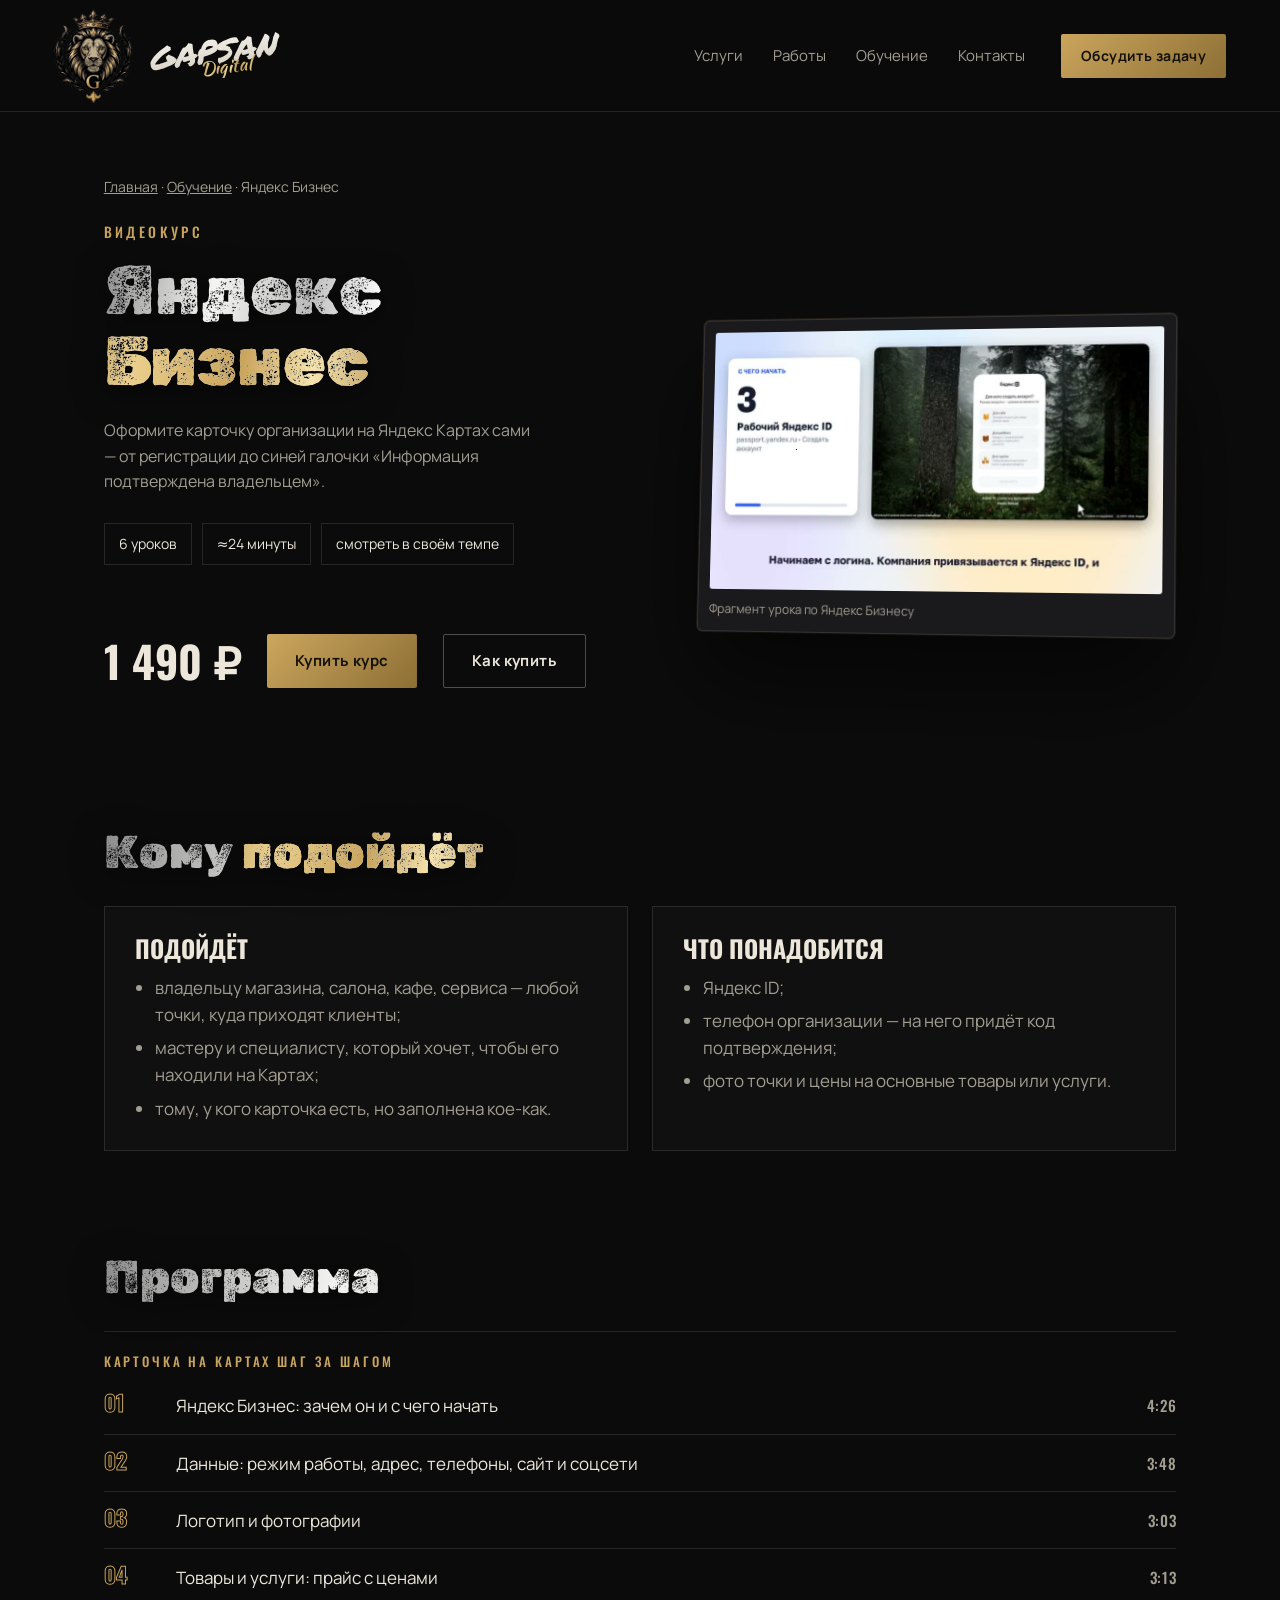
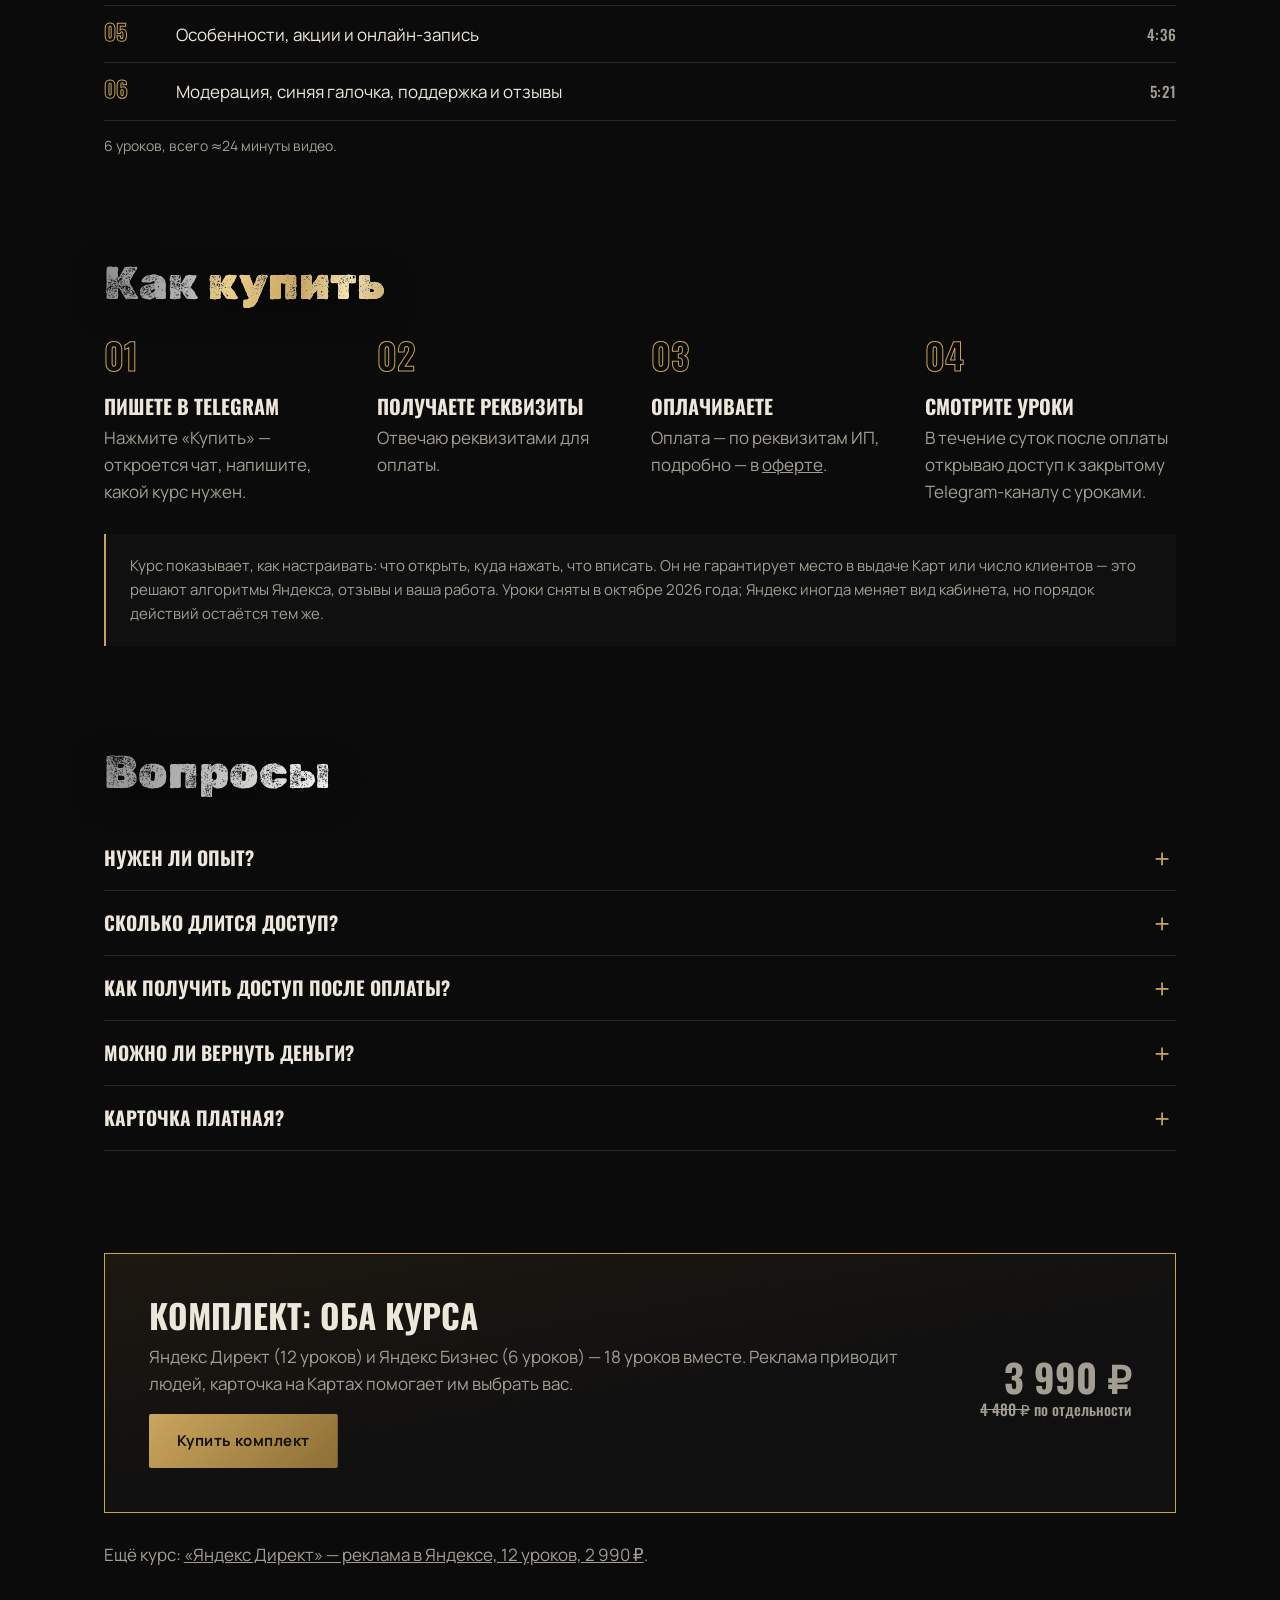
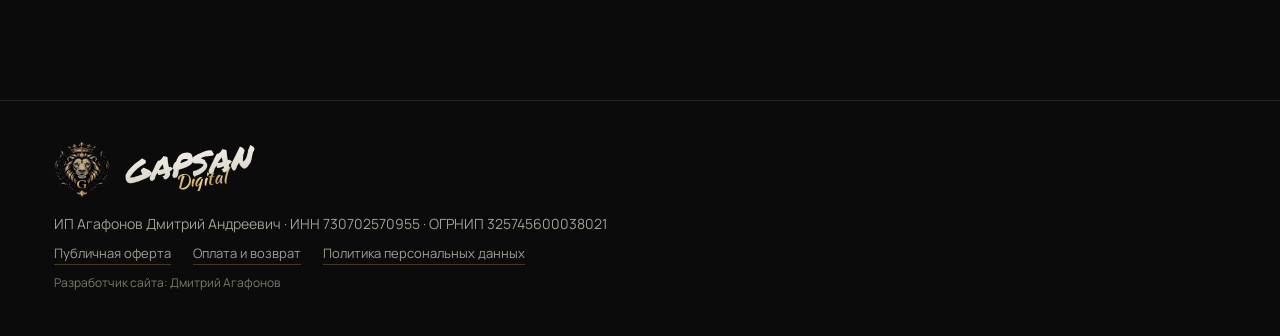
==== kurs-biznes.html @ c0d8bb69 "Проект 00 — Gapsan Digital: бегущая строка снова с постоянной скоростью Co-Authored-By: Claude Opus " ====
<!doctype html>
<html lang="ru">
<head>
<meta charset="utf-8">
<meta name="viewport" content="width=device-width,initial-scale=1,viewport-fit=cover">
<title>Курс «Яндекс Бизнес» — 6 видеоуроков · Gapsan Digital</title>
<meta name="description" content="6 видеоуроков по Яндекс Бизнесу: карточка на Яндекс Картах от регистрации до синей галочки. 1 490 ₽.">
<meta property="og:title" content="Курс «Яндекс Бизнес» — 6 видеоуроков · Gapsan Digital">
<meta property="og:description" content="6 видеоуроков по Яндекс Бизнесу: карточка на Яндекс Картах от регистрации до синей галочки. 1 490 ₽.">
<meta property="og:type" content="website">
<meta name="theme-color" content="#0b0b0c">
<link rel="icon" href="img/favicon.png">
<link rel="stylesheet" href="css/site.css?v=2610q">
</head>
<body>

<header class="nav" id="top">
  <a class="brand" href="index.html" aria-label="Gapsan Digital, на главную">
    <span class="brand-logo"><img src="img/logo-200.png" alt="" width="64" height="76"></span>
    <span class="brand-g foot-g"><b>GAPSAN</b><i>Digital</i></span>
  </a>
  <nav class="menu" id="menu" aria-label="Разделы">
    <a href="index.html#uslugi">Услуги</a>
    <a href="index.html#raboty">Работы</a>
    <a href="index.html#obuchenie">Обучение</a>
    <a href="index.html#kontakty">Контакты</a>
  </nav>
  <a class="btn btn-gold nav-cta" href="https://t.me/Gapsan777" target="_blank" rel="noopener">Обсудить задачу</a>
  <button class="burger" id="burger" aria-label="Меню" aria-expanded="false" aria-controls="menu"><i></i><i></i></button>
  <div class="progress" aria-hidden="true"><i></i></div>
</header>

<main class="page">
<p class="crumbs"><a href="index.html">Главная</a> · <a href="index.html#obuchenie">Обучение</a> · Яндекс Бизнес</p>
<section class="course-top">
  <div>
    <p class="course-tag">Видеокурс</p>
    <h1>Яндекс <span class="gtext">Бизнес</span></h1>
    <p class="course-lead">Оформите карточку организации на Яндекс Картах сами — от регистрации до синей галочки «Информация подтверждена владельцем».</p>
    <ul class="course-facts"><li>6 уроков</li><li>≈24 минуты</li><li>смотреть в своём темпе</li></ul>
    <div class="course-buy"><p class="cost">1 490 ₽</p><a class="btn btn-gold magnet" href="https://t.me/Gapsan777" target="_blank" rel="noopener">Купить курс</a><a class="btn btn-line" href="#kak">Как купить</a></div>
  </div>
  <figure class="screen">
    <video src="video/urok-fragment.mp4" poster="video/poster.jpg" muted loop playsinline preload="none" data-auto aria-label="Фрагмент урока по Яндекс Бизнесу"></video>
    <figcaption>Фрагмент урока по Яндекс Бизнесу</figcaption>
  </figure>
</section>

<section class="course-sec" aria-labelledby="who-h">
  <h2 id="who-h">Кому <span class="gtext">подойдёт</span></h2>
  <div class="two">
    <div class="box"><h3>Подойдёт</h3><ul>
      <li>владельцу магазина, салона, кафе, сервиса — любой точки, куда приходят клиенты;</li>
      <li>мастеру и специалисту, который хочет, чтобы его находили на Картах;</li>
      <li>тому, у кого карточка есть, но заполнена кое-как.</li></ul></div>
    <div class="box"><h3>Что понадобится</h3><ul>
      <li>Яндекс ID;</li>
      <li>телефон организации — на него придёт код подтверждения;</li>
      <li>фото точки и цены на основные товары или услуги.</li></ul></div>
  </div>
</section>

<section class="course-sec" aria-labelledby="prog-h">
  <h2 id="prog-h">Программа</h2>
<ol class="lessons">
  <li class="grp">Карточка на Картах шаг за шагом</li>
  <li><span class="n">01</span><span class="t">Яндекс Бизнес: зачем он и с чего начать</span><span class="d">4:26</span></li>
  <li><span class="n">02</span><span class="t">Данные: режим работы, адрес, телефоны, сайт и соцсети</span><span class="d">3:48</span></li>
  <li><span class="n">03</span><span class="t">Логотип и фотографии</span><span class="d">3:03</span></li>
  <li><span class="n">04</span><span class="t">Товары и услуги: прайс с ценами</span><span class="d">3:13</span></li>
  <li><span class="n">05</span><span class="t">Особенности, акции и онлайн-запись</span><span class="d">4:36</span></li>
  <li><span class="n">06</span><span class="t">Модерация, синяя галочка, поддержка и отзывы</span><span class="d">5:21</span></li>
</ol>
  <p class="lessons-sum">6 уроков, всего ≈24 минуты видео.</p>
</section>

<section class="course-sec" id="kak" aria-labelledby="kak-h">
  <h2 id="kak-h">Как <span class="gtext">купить</span></h2>
<ol class="get">
  <li><b>Пишете в Telegram</b>Нажмите «Купить» — откроется чат, напишите, какой курс нужен.</li>
  <li><b>Получаете реквизиты</b>Отвечаю реквизитами для оплаты.</li>
  <li><b>Оплачиваете</b>Оплата — по реквизитам ИП, подробно — в <a href="oferta.html#oplata">оферте</a>.</li>
  <li><b>Смотрите уроки</b>В течение суток после оплаты открываю доступ к закрытому Telegram-каналу с уроками.</li>
</ol>
<p class="honest">Курс показывает, как настраивать: что открыть, куда нажать, что вписать. Он не гарантирует место в выдаче Карт или число клиентов — это решают алгоритмы Яндекса, отзывы и ваша работа. Уроки сняты в октябре 2026 года; Яндекс иногда меняет вид кабинета, но порядок действий остаётся тем же.</p>
</section>

<section class="course-sec" aria-labelledby="faq-h">
  <h2 id="faq-h">Вопросы</h2>
<div class="faq">
  <details><summary>Нужен ли опыт?</summary><p>Нет. Каждый шаг показан на экране: что открыть, куда нажать и что вписать. Достаточно уметь пользоваться браузером.</p></details>
  <details><summary>Сколько длится доступ?</summary><p>Доступ к закрытому Telegram-каналу с уроками не ограничен по сроку. Смотрите в своём темпе и пересматривайте, когда нужно.</p></details>
  <details><summary>Как получить доступ после оплаты?</summary><p>В течение суток после оплаты присылаю в Telegram приглашение в закрытый канал с уроками.</p></details>
  <details><summary>Можно ли вернуть деньги?</summary><p>Да, по правилам из раздела <a href="oferta.html#vozvrat">«Оплата и возврат»</a> оферты: до открытия доступа — полностью.</p></details>
  <details><summary>Карточка платная?</summary><p>Нет, карточка на Яндекс Картах и синяя галочка доступны бесплатно. Платные тарифы и продвижение в курсе только упоминаются.</p></details>
</div>
</section>

<section class="course-sec" id="komplekt" aria-labelledby="bundle-h">
  <div class="bundle">
    <div>
      <h2 id="bundle-h">Комплект: оба курса</h2>
      <p>Яндекс Директ (12 уроков) и Яндекс Бизнес (6 уроков) — 18 уроков вместе. Реклама приводит людей, карточка на Картах помогает им выбрать вас.</p>
      <a class="btn btn-gold" href="https://t.me/Gapsan777" target="_blank" rel="noopener">Купить комплект</a>
    </div>
    <p class="cost">3 990 ₽<span class="was"><s>4 480 ₽</s> по отдельности</span></p>
  </div>
</section>
<p class="other">Ещё курс: <a href="kurs-direkt.html">«Яндекс Директ» — реклама в Яндексе, 12 уроков, 2 990 ₽</a>.</p>
</main>

<footer class="foot">
  <div class="foot-brand"><img src="img/logo-96.png" alt="" width="56" height="56"><span class="brand-g foot-g"><b>GAPSAN</b><i>Digital</i></span></div>
  <p>ИП Агафонов Дмитрий Андреевич · ИНН 730702570955 · ОГРНИП 325745600038021</p>
  <nav class="foot-docs" aria-label="Документы"><a href="oferta.html">Публичная оферта</a><a href="oferta.html#vozvrat">Оплата и возврат</a><a href="politika.html">Политика персональных данных</a></nav>
  <p class="foot-dev">Разработчик сайта: Дмитрий Агафонов</p>
</footer>

<script src="js/site.js?v=2610q"></script>
</body>
</html>
---- css/site.css ----
@import url("../fonts/fonts.css");

:root{
  --bg:#0b0b0c;
  --bg-2:#121213;
  --line:rgba(236,231,218,.12);
  --text:#ece7da;
  --muted:#a39e92;
  --gold:#c9a45c;
  --gold-hi:#ebcf8c;
  --gold-lo:#8d6f35;
  --sans:"Manrope",system-ui,-apple-system,"Segoe UI",Arial,sans-serif;
  --display:"Oswald","Arial Narrow",Arial,sans-serif;
  --script:"Rubik Dirt","Arial Black",sans-serif;
  --silver:linear-gradient(100deg,#8d8d8d,#f4f4f2 22%,#bdbdbd 40%,#fff 55%,#9a9a9a 72%,#e9e9e6);
  --goldtext:linear-gradient(100deg,#8d6f35 0%,#ebcf8c 22%,#c9a45c 40%,#f6e3ad 52%,#b08a45 68%,#ebcf8c 84%,#8d6f35 100%);
  --ease:cubic-bezier(.16,1,.3,1);
  --pad:clamp(16px,4.2vw,64px);
  --nav:112px;
}
*{box-sizing:border-box}
html{color-scheme:dark;scroll-behavior:smooth;scroll-padding-top:var(--nav)}
/* обычная полоса прокрутки справа выглядела как обрезанный экран (Димон 26.10) — прячем, путь показывает линия прогресса */
html{scrollbar-width:none}html::-webkit-scrollbar{display:none}
body{margin:0;background:var(--bg);color:var(--text);font:400 17px/1.6 var(--sans);-webkit-font-smoothing:antialiased;overflow-x:clip}
img,video{max-width:100%;display:block}
a{color:inherit}
h1,h2,h3{margin:0;font-weight:700}
.gold{color:var(--gold)}
.pen{font-family:var(--script);font-weight:400;text-transform:none;letter-spacing:0}
/* золото неподвижно; переливается только при наведении (26.10, разбор ChatGPT: постоянное движение отвлекает от текста) */
.gtext{background:var(--goldtext);background-size:220% 100%;background-position:30% 0;-webkit-background-clip:text;background-clip:text;color:transparent}
.gtext:hover,a:hover .gtext{animation:textshine 2.4s ease-in-out}
@keyframes textshine{0%,100%{background-position:30% 0}50%{background-position:100% 0}}
.stroke{color:transparent;-webkit-text-stroke:1.5px rgba(236,231,218,.75)}

/* зерно плёнки — только на первом экране и в финале, не на ценах и тексте (26.10) */
.hero::after,.final::after{content:"";position:absolute;inset:0;z-index:2;pointer-events:none;opacity:.07;mix-blend-mode:overlay;
  background-image:url("data:image/svg+xml;utf8,<svg xmlns='http://www.w3.org/2000/svg' width='160' height='160'><filter id='n'><feTurbulence type='fractalNoise' baseFrequency='.85' numOctaves='3' stitchTiles='stitch'/></filter><rect width='100%' height='100%' filter='url(%23n)'/></svg>")}

/* ---------- кнопки ---------- */
.btn{display:inline-flex;align-items:center;justify-content:center;height:54px;padding:0 28px;border-radius:2px;white-space:nowrap;
  font:700 15px/1 var(--sans);letter-spacing:.03em;text-decoration:none;transition:background .25s var(--ease),color .25s var(--ease),border-color .25s var(--ease),transform .25s var(--ease)}
.btn:active{transform:translateY(1px) scale(.98)}
.btn-gold{background:linear-gradient(135deg,var(--gold-hi),var(--gold) 45%,var(--gold-lo));color:#14110b;background-size:200% 100%;background-position:100% 0}
.btn-gold:hover{background-position:0 0}
.btn-line{border:1px solid rgba(236,231,218,.3);color:var(--text)}
.btn-line:hover{border-color:var(--gold);color:var(--gold-hi)}
.btn-xl{height:72px;padding:0 48px;font-size:18px}
:focus-visible{outline:2px solid var(--gold-hi);outline-offset:3px}

/* ---------- шапка ---------- */
.nav{position:fixed;inset:0 0 auto;z-index:50;height:var(--nav);display:flex;align-items:center;gap:36px;padding:0 var(--pad);
  transition:background .35s var(--ease),border-color .35s var(--ease);border-bottom:1px solid transparent}
.nav.scrolled{background:rgba(11,11,12,.8);backdrop-filter:blur(14px);-webkit-backdrop-filter:blur(14px);border-color:var(--line)}
.brand{display:flex;align-items:center;gap:14px;text-decoration:none}
.brand-logo{position:relative;display:block;line-height:0}
.brand-logo img{width:auto;height:94px}
.brand-logo .shine-mask{position:absolute;inset:0;mix-blend-mode:color-dodge;opacity:.6;-webkit-mask:url(../img/logo-200.png) center/contain no-repeat;mask:url(../img/logo-200.png) center/contain no-repeat}
/* надпись граффити, как вариант 5 ChatGPT: белый маркер + золотая кисть */
.brand-g{display:flex;flex-direction:column;align-items:flex-start;transform:rotate(-7deg);white-space:nowrap}
.brand-g b{font:400 52px/1 "Permanent Marker","Segoe Print",cursive;transform:skewX(-10deg);padding:0 .12em;--base:linear-gradient(#f4f1ea,#d9d4c8)}
.brand-g i{font:400 30px/1 "Kaushan Script","Segoe Script",cursive;font-style:normal;margin:-.42em 0 0 2.6em;padding:0 .3em .1em .1em;--base:var(--goldtext)}
.menu{display:flex;gap:30px;margin-left:auto}
.menu a{text-decoration:none;font-size:15px;color:var(--muted);position:relative;transition:color .2s}
.menu a::after{content:"";position:absolute;left:0;right:0;bottom:-6px;height:1px;background:var(--gold);transform:scaleX(0);transform-origin:left;transition:transform .35s var(--ease)}
.menu a:hover{color:var(--text)}.menu a:hover::after{transform:scaleX(1)}
.nav-cta{height:44px;padding:0 20px;font-size:14px}
.burger{display:none;width:44px;height:44px;border:1px solid var(--line);background:none;border-radius:2px;padding:0;position:relative;cursor:pointer}
.burger i{position:absolute;left:12px;right:12px;height:1.5px;background:var(--text);transition:transform .3s var(--ease)}
.burger i:first-child{top:17px}.burger i:last-child{bottom:17px}
.burger[aria-expanded=true] i:first-child{transform:translateY(4.5px) rotate(45deg)}
.burger[aria-expanded=true] i:last-child{transform:translateY(-4.5px) rotate(-45deg)}
/* тонкая золотая линия под шапкой: сколько страницы пройдено */
.progress{position:absolute;left:0;right:0;bottom:-1px;height:2px;pointer-events:none}
.progress i{display:block;height:100%;background:linear-gradient(90deg,var(--gold-lo),var(--gold-hi));transform:scaleX(0);transform-origin:left;opacity:.85}

/* ---------- первый экран ---------- */
.hero{position:relative;min-height:100dvh;display:grid;grid-template-columns:minmax(0,1fr) minmax(0,1fr);align-items:center;gap:clamp(16px,3vw,56px);
  padding:calc(var(--nav) + 12px) max(var(--pad),calc((100vw - 1440px)/2 + var(--pad))) 32px;overflow:hidden;isolation:isolate}
.hero-copy{justify-self:center;width:min(100%,600px)}
.hero::before{content:"";position:absolute;inset:0;z-index:-1;
  background:radial-gradient(55% 70% at 74% 48%,rgba(201,164,92,.16),transparent 70%),radial-gradient(40% 50% at 10% 90%,rgba(201,164,92,.06),transparent 70%)}
.hero-who{margin:0 0 22px;font:500 14px/1.2 var(--display);letter-spacing:.28em;text-transform:uppercase;color:var(--gold)}
/* «грязный штамп»: серебро, наклон и золотая черта, как вариант 6 ChatGPT */
.hero-title{position:relative;font:400 clamp(44px,min(5.4vw,10.8vh),90px)/1.02 "Rubik Dirt","Arial Black",sans-serif;filter:drop-shadow(0 6px 18px rgba(0,0,0,.7))}
.hero-title::after{content:"";position:absolute;left:.8em;right:8%;bottom:-.12em;height:.09em;border-radius:50%;
  background:linear-gradient(90deg,transparent,var(--gold) 15%,var(--gold-hi) 60%,transparent);transform:rotate(-5deg)}
.hero-title .line{display:block;padding:0 .12em 0 0}
.hero-title .word{--base:var(--silver);transform:rotate(-6deg) skewX(-8deg);transform-origin:left center;display:inline-block;padding:0 .18em .12em .02em;clip-path:inset(-30% 100% -40% -20%);transition:clip-path 1.5s cubic-bezier(.6,0,.25,1);transition-delay:calc(var(--l)*.55s + .35s)}
.loaded .hero-title .word{clip-path:inset(-30% -20% -40% -20%)}
.hero-title .line:nth-child(2){margin-left:.35em}.hero-title .line:nth-child(3){margin-left:.7em}
/* «Создаю» — проявляется слева направо (как было); «Продвигаю» — наклоняется и встаёт на место; «Обучаю» — из золотого свечения */
.hero-title .line:nth-child(2) .word{clip-path:none;opacity:0;transform:rotate(-20deg) skewX(-8deg) translate(-.4em,.5em);
  transition:opacity .7s var(--ease),transform 1.3s cubic-bezier(.34,1.4,.5,1);transition-delay:1s}
.loaded .hero-title .line:nth-child(2) .word{opacity:1;transform:rotate(-6deg) skewX(-8deg)}
.hero-title .line:nth-child(3) .word{clip-path:none;opacity:0;filter:blur(14px) drop-shadow(0 0 22px rgba(235,207,140,.95));
  transition:opacity 1.1s var(--ease),filter 1.6s var(--ease);transition-delay:1.7s}
.loaded .hero-title .line:nth-child(3) .word{opacity:1;filter:blur(0) drop-shadow(0 0 0 rgba(235,207,140,0))}
.hero-lead{max-width:36ch;margin:clamp(38px,6.5vh,64px) 0 clamp(22px,4vh,40px);font-size:clamp(16px,1.25vw,20px);color:var(--muted)}
.hero-ctas{display:flex;gap:14px;flex-wrap:wrap}
.hero-art{position:relative;height:100%;display:flex;align-items:center;justify-content:center}
.lion-wrap{position:relative;height:min(calc(100dvh - var(--nav) - 56px),860px);aspect-ratio:1009/1400;transform:translate3d(var(--mx,0),var(--my,0),0);transition:transform .9s var(--ease)}
.lion{width:100%;height:100%;object-fit:contain;
  clip-path:polygon(0 0,0 0,0 100%,0 100%);filter:blur(12px) brightness(1.4);transform:scale(1.06);
  transition:clip-path 1.9s cubic-bezier(.65,0,.2,1) .2s,filter 1.6s var(--ease) .4s,transform 2.2s var(--ease) .2s}
.loaded .lion{clip-path:polygon(0 0,130% 0,100% 100%,-30% 100%);filter:none;transform:none}
/* «золотое пробуждение»: за львом вспыхивает ореол и оседает в мягкое свечение (один раз при загрузке) */
.lion-wrap::before{content:"";position:absolute;inset:8% 4% 14%;z-index:-1;border-radius:50%;
  background:radial-gradient(closest-side,rgba(235,207,140,.55),rgba(201,164,92,.18) 55%,transparent 75%);opacity:0;transform:scale(.7)}
.loaded .lion-wrap::before{animation:halo 2.4s var(--ease) .15s forwards}
@keyframes halo{0%{opacity:0;transform:scale(.7)}45%{opacity:1;transform:scale(1.04)}100%{opacity:.45;transform:scale(1)}}
.lion-wake{position:absolute;inset:0;pointer-events:none;mix-blend-mode:color-dodge;opacity:0;
  -webkit-mask:url(../img/herb.webp) center/contain no-repeat;mask:url(../img/herb.webp) center/contain no-repeat;
  background:linear-gradient(170deg,transparent 0 35%,rgba(255,236,180,.95) 47%,rgba(235,207,140,.5) 53%,transparent 65% 100%) 0 0/100% 300% no-repeat}
.loaded .lion-wake{animation:wake 1.9s cubic-bezier(.45,0,.25,1) 2.1s both}
@keyframes wake{0%{opacity:1;background-position:0 0}85%{opacity:1}100%{opacity:0;background-position:0 100%}}
/* золотой блик пробегает только по самому льву */
.lion-shine{position:absolute;inset:0;pointer-events:none;mix-blend-mode:color-dodge;opacity:.9;
  -webkit-mask:url(../img/herb.webp) center/contain no-repeat;mask:url(../img/herb.webp) center/contain no-repeat;
}
/* один общий блик: логотип → надпись → лев и обратно. Полоса задана в координатах экрана (--s, ведёт site.js),
   каждый элемент сдвигает фон на своё место (--bx, --by), поэтому блик идёт по всем одной линией */
.shine-el{--band:linear-gradient(120deg,transparent calc(var(--s,-999px) - 90px),rgba(235,207,140,.25) calc(var(--s,-999px) - 40px),rgba(255,236,180,.95) var(--s,-999px),rgba(235,207,140,.25) calc(var(--s,-999px) + 40px),transparent calc(var(--s,-999px) + 90px))}
.shine-text{--band:linear-gradient(120deg,transparent calc(var(--s,-999px) - 130px),rgba(201,164,92,.55) calc(var(--s,-999px) - 60px),#ffe9a8 var(--s,-999px),rgba(201,164,92,.55) calc(var(--s,-999px) + 60px),transparent calc(var(--s,-999px) + 130px));
  background:var(--band),var(--base);background-size:100vw 100vh,100% 100%;background-position:var(--bx,0) var(--by,0),0 0;background-repeat:no-repeat;
  -webkit-background-clip:text;background-clip:text;color:transparent}
.lion-shine.shine-el{--band:linear-gradient(120deg,transparent calc(var(--s,-999px) - 80px),rgba(235,207,140,.55) var(--s,-999px),transparent calc(var(--s,-999px) + 80px));}
.lion-shine,.brand-logo .shine-mask{background:var(--band);background-size:100vw 100vh;background-position:var(--bx,0) var(--by,0);background-repeat:no-repeat}

/* ---------- бегущая строка ---------- */
.ticker{border-block:1px solid var(--line);overflow:hidden;padding:22px 0;background:var(--bg-2)}
.ticker-track{display:flex;align-items:center;gap:38px;width:max-content;animation:ticker 38s linear infinite}
.ticker span{font:700 clamp(28px,3.4vw,52px)/1 var(--display);text-transform:uppercase;letter-spacing:.02em;color:transparent;-webkit-text-stroke:1px rgba(236,231,218,.55);transition:color .3s}
.ticker span:hover{color:var(--gold)}
.ticker i{width:12px;height:12px;background:var(--gold);transform:rotate(45deg);flex:none}
.ticker:hover .ticker-track{animation-play-state:paused}
@keyframes ticker{to{transform:translateX(-50%)}}

/* ---------- кто я ---------- */
.about{display:grid;grid-template-columns:minmax(0,.9fr) minmax(0,1.1fr);gap:clamp(32px,6vw,110px);align-items:center;padding:clamp(80px,12vw,170px) var(--pad)}
.about-photo{position:relative;margin:0;justify-self:center;width:min(100%,520px)}
.about-photo .glow{position:absolute;inset:12% -8% 0;background:radial-gradient(closest-side,rgba(201,164,92,.32),rgba(201,164,92,.06) 60%,transparent 75%);z-index:0}
.about-photo img{position:relative;z-index:1;width:100%;height:auto;-webkit-mask:linear-gradient(#000 78%,transparent);mask:linear-gradient(#000 78%,transparent)}
.about-copy h2{font:400 clamp(34px,3.7vw,66px)/1.12 var(--script)}
.about-copy>p{max-width:46ch;margin:28px 0 40px;color:var(--muted);font-size:clamp(16px,1.2vw,19px)}
.facts{list-style:none;margin:0;padding:0;display:grid;grid-template-columns:repeat(3,minmax(0,1fr));gap:24px}
.facts li{border-top:1px solid var(--gold);padding-top:16px}
.facts b{display:block;font:700 clamp(24px,2.2vw,34px)/1.1 var(--display);text-transform:uppercase;color:var(--gold-hi)}
.facts span{display:block;margin-top:6px;font-size:15px;color:var(--muted)}

/* ---------- услуги: панели складываются стопкой ---------- */
.stack{position:relative;padding:0 var(--pad) clamp(16px,2vw,32px)}
.panel{position:sticky;top:calc(var(--nav) + 12px);height:calc(100dvh - var(--nav) - 28px);min-height:520px;margin-bottom:22px;display:flex}
.panel-in{position:relative;flex:1;display:grid;grid-template-columns:minmax(0,1.05fr) minmax(0,.95fr);grid-template-rows:auto auto 1fr;column-gap:clamp(24px,5vw,80px);
  align-content:center;padding:clamp(24px,4vw,56px);background:linear-gradient(160deg,#18181a,#0f0f10 60%);border:1px solid var(--line);border-radius:2px;overflow:hidden;
  box-shadow:0 -30px 60px rgba(0,0,0,.55)}
.panel-head{grid-column:1;grid-row:1}
.panel-word{font:400 clamp(46px,min(6.2vw,11.5vh),120px)/1.05 var(--script);padding-right:.15em}
.panel-head p{margin:12px 0 clamp(10px,2vh,22px);color:var(--muted);font-size:clamp(15px,1.15vw,19px);max-width:40ch}
.price{list-style:none;margin:0;padding:0;grid-column:1;grid-row:2}
.price li{display:flex;justify-content:space-between;align-items:baseline;gap:20px;padding:clamp(8px,1.4vh,13px) 0;border-bottom:1px solid var(--line);font-size:clamp(14px,1.05vw,17px)}
.price b{font:500 clamp(15px,1.2vw,19px)/1.2 var(--display);letter-spacing:.04em;color:var(--gold-hi);white-space:nowrap;text-align:right}
.price .price-note{display:block;border-bottom:0;padding-top:12px;font-size:13px;line-height:1.45;color:var(--muted)}
.panel .btn{grid-column:1;grid-row:3;justify-self:start;align-self:start;margin-top:22px}
.panel-pic{grid-column:2;grid-row:1/4;align-self:center;justify-self:center;width:100%;max-width:640px;max-height:calc(100dvh - var(--nav) - 140px);object-fit:contain;height:auto;
  border:1px solid var(--line);transform:rotate(-2.5deg);box-shadow:0 40px 80px rgba(0,0,0,.6);transition:transform .8s var(--ease)}
.panel:hover .panel-pic{transform:rotate(0) scale(1.02)}
.panel-pic.lionmark{border:0;box-shadow:none;max-width:440px;transform:none;opacity:.92;filter:drop-shadow(0 30px 60px rgba(201,164,92,.2))}
.panel:hover .panel-pic.lionmark{transform:scale(1.03)}
@supports (animation-timeline:view()){
  /* уходящая панель чуть уменьшается и темнеет; темнота — слоем ::after (opacity), а не filter: так без рывков (26.10) */
  .panel-in{animation:sink linear both;animation-timeline:view();animation-range:exit 0% exit 100%;will-change:transform}
  .panel-in::after{content:"";position:absolute;inset:0;background:#000;opacity:0;pointer-events:none;z-index:3;
    animation:dim linear both;animation-timeline:view();animation-range:exit 0% exit 100%}
  @keyframes sink{to{transform:scale(.97)}}
  @keyframes dim{to{opacity:.3}}
}

/* ---------- работы ---------- */
.works{padding:clamp(70px,10vw,140px) 0}
.works-head{display:flex;align-items:end;justify-content:space-between;padding:0 var(--pad);margin-bottom:36px}
.works-head h2,.flow h2{font:400 clamp(44px,5.6vw,98px)/1.05 var(--script);padding-right:.15em}
.works-arrows{display:flex;gap:10px}
.arrow{width:56px;height:56px;border:1px solid var(--line);background:none;color:var(--text);font-size:22px;cursor:pointer;border-radius:2px;transition:border-color .2s,color .2s}
.arrow:hover{border-color:var(--gold);color:var(--gold-hi)}
.track{display:grid;grid-auto-flow:column;grid-auto-columns:min(78vw,620px);gap:28px;overflow-x:auto;scroll-snap-type:x mandatory;scroll-padding-inline:var(--pad);padding:0 var(--pad) 18px;scrollbar-width:thin;scrollbar-color:var(--gold-lo) transparent;cursor:grab}
.track.drag{cursor:grabbing;scroll-snap-type:none}
.work{scroll-snap-align:start;text-decoration:none;display:block;user-select:none}
.work-pic{position:relative;aspect-ratio:16/10;overflow:hidden;border:1px solid var(--line);background:#141415;
  transform:perspective(1100px) rotateX(var(--rx,0deg)) rotateY(var(--ry,0deg));transition:transform .5s var(--ease)}
.work.tilt .work-pic{transition:transform .12s linear}
.work-pic img{width:100%;height:100%;object-fit:cover;object-position:top;transition:transform 1.2s var(--ease),object-position 3s var(--ease);-webkit-user-drag:none}
.work:hover .work-pic img{transform:scale(1.04)}
.work-pic::after{content:"";position:absolute;inset:0;border:1px solid var(--gold);opacity:0;transition:opacity .4s}
.work:hover .work-pic::after{opacity:1}
.work-pic.phones{display:flex;justify-content:center;align-items:center;gap:6%;background:radial-gradient(60% 80% at 50% 60%,rgba(201,164,92,.18),#121213)}
.work-pic.phones img{width:30%;height:auto;object-fit:contain;border-radius:14px;box-shadow:0 20px 40px rgba(0,0,0,.6)}
.work-pic.phones img:last-child{transform:translateY(8%)}
.work:hover .work-pic.phones img{transform:translateY(-3%)}
.work:hover .work-pic.phones img:last-child{transform:translateY(5%)}
/* длинный снимок сайта: при наведении страница сама прокручивается сверху вниз, в конце — «Открыть проект» */
/* снимки сайтов целиком, до подвала; время --dur у каждого своё по длине страницы — скорость у всех одна (≈230 px/с) */
.work-pic.scroll img{object-position:50% 0;transition:object-position var(--dur,12s) cubic-bezier(.3,0,.7,1),transform 1.2s var(--ease)}
.work-open{position:absolute;left:14px;bottom:14px;z-index:1;padding:9px 14px;background:rgba(11,11,12,.85);border:1px solid var(--gold);color:var(--gold-hi);
  font:700 13px/1 var(--sans);letter-spacing:.04em;opacity:0;transform:translateY(8px);transition:opacity .35s var(--ease),transform .35s var(--ease)}
@media (hover:hover){
  .work:hover .work-pic.scroll img{object-position:50% 100%;transform:none}
  .work:hover .work-open{opacity:1;transform:none;transition-delay:calc(var(--dur,12s) - .6s)}
}
@media (hover:none){.work-open{opacity:1;transform:none}}
.work h3{margin-top:20px;font:700 clamp(24px,2vw,32px)/1.1 var(--display);text-transform:uppercase;letter-spacing:.02em}

/* ---------- что вам нужно: выбор услуги ---------- */
.pick{padding:0 var(--pad) clamp(70px,9vw,130px);max-width:1180px;margin:0 auto}
.pick h2{font:400 clamp(40px,4.6vw,80px)/1.05 var(--script);background:var(--silver);-webkit-background-clip:text;background-clip:text;color:transparent;filter:drop-shadow(0 6px 16px rgba(0,0,0,.6));padding-right:.15em}
.pick-tabs{display:grid;grid-template-columns:repeat(3,minmax(0,1fr));gap:14px;margin:36px 0 0}
.pick-tabs button{display:flex;flex-direction:column;align-items:flex-start;gap:6px;padding:22px 24px;background:#101011;border:1px solid var(--line);border-radius:2px;color:var(--text);
  cursor:pointer;text-align:left;transition:border-color .3s var(--ease),background .3s var(--ease),transform .4s var(--ease),opacity .3s}
.pick-tabs b{font:700 clamp(24px,2.2vw,34px)/1 var(--display);text-transform:uppercase;letter-spacing:.02em}
.pick-tabs span{font-size:14px;color:var(--muted)}
.pick-tabs button:hover{border-color:rgba(201,164,92,.5)}
.pick-tabs [aria-selected=true]{border-color:var(--gold);background:linear-gradient(170deg,#1d1810,#101011 60%)}
.pick-tabs [aria-selected=true] b{color:var(--gold-hi)}
.pick-tabs [aria-selected=false]{opacity:.62;transform:scale(.97)}
.pick-panel{margin-top:14px;padding:clamp(24px,3vw,40px);border:1px solid var(--gold);border-top-width:2px;background:#0f0f10;animation:pickin .45s var(--ease)}
@keyframes pickin{from{opacity:0;transform:translateY(10px)}to{opacity:1;transform:none}}
.pick-lead{margin:0 0 18px;font-size:clamp(17px,1.4vw,21px);max-width:52ch}
.pick-list{list-style:none;margin:0 0 26px;padding:0;display:grid;gap:10px}
.pick-list li{display:flex;justify-content:space-between;gap:16px;padding-bottom:10px;border-bottom:1px solid var(--line);color:var(--muted)}
.pick-list b{font:500 17px/1.3 var(--display);color:var(--gold-hi);white-space:nowrap}
.pick-list a{color:var(--text)}
.pick-note{margin:12px 0 0;font-size:13px;color:var(--muted)}

/* ---------- ссылки на документы в подвале ---------- */
.foot-docs{display:flex;flex-wrap:wrap;gap:6px 22px;font-size:13px}
.foot-docs a{color:var(--muted);text-decoration:none;border-bottom:1px solid rgba(201,164,92,.3)}
.foot-docs a:hover{color:var(--gold-hi)}
.work p{margin:6px 0 0;color:var(--muted);font-size:15px}

/* ---------- обучение ---------- */
.courses{padding:clamp(70px,10vw,150px) var(--pad);background:linear-gradient(#0b0b0c,#111112 30%,#0b0b0c)}
.courses-top{display:grid;grid-template-columns:minmax(0,.9fr) minmax(0,1.1fr);gap:clamp(28px,5vw,80px);align-items:center;margin-bottom:clamp(40px,6vw,80px)}
.courses h2{font:400 clamp(32px,3.3vw,60px)/1.1 var(--script)}
.courses-top p{max-width:44ch;margin:24px 0 0;color:var(--muted);font-size:clamp(16px,1.2vw,19px)}
.screen{margin:0;padding:12px;background:#1a1a1c;border:1px solid var(--line);border-radius:6px;box-shadow:0 50px 100px rgba(0,0,0,.6),0 0 0 1px rgba(201,164,92,.15);transform:perspective(1400px) rotateY(-8deg) rotateX(3deg);transition:transform .9s var(--ease)}
@media (hover:hover){.screen:hover{transform:perspective(1400px) rotateY(0) rotateX(0)}}
.screen video{width:100%;aspect-ratio:16/9;object-fit:cover;border-radius:3px;background:#000}
.screen figcaption{margin-top:10px;font-size:13px;color:var(--muted)}
.cards{display:grid;grid-template-columns:repeat(3,minmax(0,1fr));gap:24px;align-items:stretch}
.card{position:relative;display:flex;flex-direction:column;padding:36px 32px;border:1px solid var(--line);background:#101011;transition:border-color .3s,transform .5s var(--ease)}
@media (hover:hover){.cards .card:hover{border-color:rgba(201,164,92,.6);transform:translateY(-6px)}}
.card h3{font:700 clamp(28px,2.4vw,38px)/1 var(--display);text-transform:uppercase}
.card p{margin:14px 0 0;color:var(--muted)}
.card .cost{margin-top:auto;padding-top:26px;color:var(--text);font:700 clamp(34px,3vw,48px)/1 var(--display)}
.card .cost s{font-size:.45em;color:var(--muted);margin-left:8px;font-weight:500}
.card .btn{margin-top:22px}
.card.best{border-color:var(--gold);background:linear-gradient(170deg,#1d1810,#101011 55%)}
.cards .card.best.in{transform:translateY(-14px)}
@media (hover:hover){.cards .card.best:hover{transform:translateY(-20px)}}

/* ---------- как работаем ---------- */
.flow{padding:clamp(70px,10vw,140px) var(--pad)}
.steps{list-style:none;margin:48px 0 0;padding:0;display:grid;grid-template-columns:repeat(4,minmax(0,1fr));gap:28px;counter-reset:s}
.steps li{position:relative;padding-top:64px;counter-increment:s}
.steps li::before{content:"0" counter(s);position:absolute;top:0;left:0;font:700 40px/1 var(--display);color:transparent;-webkit-text-stroke:1px var(--gold)}
.steps li::after{content:"";position:absolute;top:56px;left:0;right:-28px;height:1px;background:var(--gold);transform:scaleX(0);transform-origin:left;transition:transform 1.2s var(--ease) .3s}
.steps li.in::after{transform:scaleX(1)}
.steps b{display:block;margin-top:24px;font:700 clamp(22px,1.8vw,28px)/1.1 var(--display);text-transform:uppercase}
.steps span{display:block;margin-top:10px;color:var(--muted);font-size:15px}

/* ---------- финал ---------- */
.final{position:relative;overflow:hidden;text-align:center;padding:clamp(90px,14vw,200px) var(--pad);border-top:1px solid var(--line)}
/* финальный лев: проступает, когда раздел на экране, и чуть смещается за курсором (--fx/--fy из site.js) */
.final-lion{position:absolute;left:50%;top:50%;width:min(80vw,760px);transform:translate(-50%,-50%) translate(var(--fx,0px),var(--fy,0px)) scale(var(--fs,1.06));opacity:0;pointer-events:none;
  transition:opacity 1.8s cubic-bezier(.23,1,.32,1),transform 1.2s cubic-bezier(.23,1,.32,1)}
.final.on .final-lion{opacity:.12;--fs:1}
.final h2{position:relative;font:400 clamp(42px,6.2vw,116px)/1.08 var(--script);margin-bottom:44px}
.final .btn{position:relative}
.contacts{position:relative;list-style:none;margin:48px 0 0;padding:0;display:flex;flex-wrap:wrap;justify-content:center;gap:14px 40px;font-size:18px}
.contacts a{text-decoration:none;border-bottom:1px solid rgba(201,164,92,.4);padding-bottom:2px;transition:color .2s,border-color .2s}
.contacts a:hover{color:var(--gold-hi);border-color:var(--gold-hi)}

/* ---------- подвал ---------- */
.foot{padding:40px var(--pad) 44px;border-top:1px solid var(--line);display:grid;gap:8px;color:var(--muted);font-size:14px}
.foot-brand{display:flex;align-items:center;gap:12px;font:500 16px/1 var(--display);letter-spacing:.16em;text-transform:uppercase;color:var(--text);margin-bottom:8px}
/* подвал — та же надпись граффити, что в шапке (без бегущего блика) */
.foot-g{margin:6px 0 4px}
.foot-g b,.foot-g i{background:var(--base);-webkit-background-clip:text;background-clip:text;color:transparent;letter-spacing:normal;text-transform:none}
.foot-g b{font-size:32px}.foot-g i{font-size:19px}
.foot p{margin:0}
.foot-dev{font-size:12px;color:#7d786d}

/* большие заголовки — «грязный штамп» серебром, как на первом экране; золотые части — .gtext */
.about-copy h2,.works-head h2,.flow h2,.courses h2,.final h2{background:var(--silver);-webkit-background-clip:text;background-clip:text;color:transparent}
.about-copy h2,.panel-word,.works-head h2,.flow h2,.courses h2,.final h2{filter:drop-shadow(0 6px 16px rgba(0,0,0,.6))}
.gtext{padding-right:.06em}

/* ---------- появление при прокрутке ---------- */
.reveal{opacity:0;transform:translateY(28px);transition:opacity 1s var(--ease),transform 1s var(--ease);transition-delay:var(--d,0s)}
.reveal.in{opacity:1;transform:none}
.hero .reveal{transition-delay:var(--d,1.6s)}
.loaded .hero .reveal{opacity:1;transform:none}

/* ---------- экраны ниже ---------- */
@media (max-height:780px) and (min-width:901px){
  .hero-title{font-size:clamp(42px,min(5.2vw,10.4vh),86px)}
  .lion-wrap{height:min(80dvh,820px)}
}
@media (max-width:1100px){
  .menu{gap:20px}
  .facts{grid-template-columns:1fr 1fr}
}
@media (max-width:900px){
  :root{--nav:84px}
  .burger{display:block}
  .nav{gap:12px}
  .nav-cta{margin-left:auto;height:40px;padding:0 14px;font-size:13px}
  .brand{gap:10px}.brand-logo img{height:68px}.brand-g b{font-size:34px}.brand-g i{font-size:19px}
  .menu{position:fixed;inset:var(--nav) 0 auto;flex-direction:column;gap:0;margin:0;padding:8px var(--pad) 24px;background:rgba(11,11,12,.97);border-bottom:1px solid var(--line);
    transform:translateY(-12px);opacity:0;visibility:hidden;transition:opacity .3s var(--ease),transform .3s var(--ease),visibility .3s}
  .menu.open{opacity:1;transform:none;visibility:visible}
  .menu a{opacity:0;transform:translateY(14px);transition:opacity .35s var(--ease),transform .45s var(--ease),color .2s}
  .menu.open a{opacity:1;transform:none}
  .menu.open a:nth-child(2){transition-delay:.05s}.menu.open a:nth-child(3){transition-delay:.1s}.menu.open a:nth-child(4){transition-delay:.15s}
  .menu a{padding:16px 0;font:700 26px/1 var(--display);text-transform:uppercase;color:var(--text);border-bottom:1px solid var(--line)}
  .hero{grid-template-columns:1fr;padding-top:calc(var(--nav) + 8px);min-height:auto}
  .hero-copy{justify-self:stretch;width:auto}
  .hero-art{justify-content:center}
  .hero-art{order:-1;height:auto;margin:0 calc(var(--pad)*-1)}
  .lion-wrap{height:min(36dvh,340px)}
  .pick-tabs{grid-template-columns:1fr}
  .pick-tabs [aria-selected=false]{transform:none}
  .hero-title{font-size:clamp(40px,11.2vw,84px)}
  .hero-title .line:nth-child(2){margin-left:.25em}.hero-title .line:nth-child(3){margin-left:.5em}
  .about{grid-template-columns:1fr}
  .about-photo{width:min(86%,420px)}
  .facts{grid-template-columns:1fr}
  /* услуги стопкой и на телефоне (26.10): панели прилипают под шапкой, следующая наезжает на предыдущую */
  .panel{position:sticky;top:calc(var(--nav) + 10px);min-height:0;height:auto;margin-bottom:16px}
  .panel-in{grid-template-columns:1fr;grid-template-rows:auto}
  .panel-head,.price,.panel .btn{grid-row:auto}
  .panel-pic{display:none}
  .panel:hover .panel-pic{transform:none}
  .works-arrows{display:none}
  .courses-top{grid-template-columns:1fr}
  .screen{transform:none}
  .cards{grid-template-columns:1fr}
  .card.best{order:-1}.cards .card.best.in{transform:none}
  .steps{grid-template-columns:1fr 1fr;gap:36px 20px}
  .steps li::after{right:0}
}
@media (max-width:520px){
  .nav-cta{display:none}
  .burger{margin-left:auto}
  .steps{grid-template-columns:1fr;position:relative;padding-left:30px}
  .steps::before{content:"";position:absolute;left:6px;top:8px;bottom:8px;width:1px;background:linear-gradient(var(--gold-hi),var(--gold));transform:scaleY(var(--p,0));transform-origin:top}
  .steps li::after{display:none}
  .price li{flex-direction:column;align-items:flex-start;gap:4px}
  .price b{text-align:left}
  .btn-xl{width:100%;padding:0 20px}
  .hero-ctas .btn{flex:1 1 100%}
}
@media (prefers-reduced-motion:reduce){
  *,*::before,*::after{animation:none!important;transition:none!important;scroll-behavior:auto!important}
  .hero-title .word,.lion,.reveal,.game{clip-path:none!important;transform:none!important;opacity:1!important;filter:none!important}
  .lion-wrap::before{opacity:.45!important;transform:none!important}
  h2.reveal,.menu a{opacity:1!important;transform:none!important}
}

/* ===================== внутренние страницы: курсы и документы (26.10) ===================== */
.page{padding:calc(var(--nav) + clamp(28px,5vw,64px)) var(--pad) clamp(70px,9vw,120px);max-width:1180px;margin:0 auto}
.crumbs{margin:0 0 26px;font-size:14px;color:var(--muted)}
.crumbs a{color:var(--muted)}
.course-top{display:grid;grid-template-columns:minmax(0,1fr) minmax(0,1fr);gap:clamp(28px,5vw,72px);align-items:center}
.course-tag{margin:0 0 14px;font:500 14px/1.2 var(--display);letter-spacing:.24em;text-transform:uppercase;color:var(--gold)}
.course-top h1{font:400 clamp(44px,5.4vw,92px)/1.02 var(--script);background:var(--silver);-webkit-background-clip:text;background-clip:text;color:transparent;filter:drop-shadow(0 6px 16px rgba(0,0,0,.6));padding-right:.15em}
.course-top .screen{transform-origin:right center}
.course-lead{margin:22px 0 0;color:var(--muted);font-size:clamp(16px,1.25vw,20px);max-width:44ch}
.course-facts{list-style:none;margin:28px 0 0;padding:0;display:flex;flex-wrap:wrap;gap:10px}
.course-facts li{padding:9px 14px;border:1px solid var(--line);font-size:14px;color:var(--text)}
.course-buy{display:flex;align-items:center;flex-wrap:wrap;gap:18px 26px;margin-top:30px}
.course-buy .cost{font:700 clamp(36px,3.4vw,54px)/1 var(--display)}
.course-buy .cost s{font-size:.42em;color:var(--muted);margin-left:8px;font-weight:500}
.course-sec{margin-top:clamp(64px,8vw,110px)}
.course-sec>h2{font:400 clamp(34px,3.6vw,60px)/1.08 var(--script);background:var(--silver);-webkit-background-clip:text;background-clip:text;color:transparent;filter:drop-shadow(0 6px 16px rgba(0,0,0,.6));padding-right:.15em;margin-bottom:28px}
.two{display:grid;grid-template-columns:repeat(2,minmax(0,1fr));gap:24px}
.box{padding:28px 30px;border:1px solid var(--line);background:#101011}
.box h3{font:700 clamp(22px,1.9vw,28px)/1.1 var(--display);text-transform:uppercase;margin-bottom:12px}
.box ul{margin:0;padding-left:20px;color:var(--muted)}
.box li+li{margin-top:6px}
.lessons{list-style:none;margin:0;padding:0;border-top:1px solid var(--line)}
.lessons .grp{padding:22px 0 8px;font:500 13px/1.2 var(--display);letter-spacing:.22em;text-transform:uppercase;color:var(--gold)}
.lessons li:not(.grp){display:grid;grid-template-columns:56px minmax(0,1fr) auto;gap:16px;align-items:baseline;padding:14px 0;border-bottom:1px solid var(--line)}
.lessons .n{font:700 22px/1 var(--display);color:transparent;-webkit-text-stroke:1px var(--gold)}
.lessons .t{color:var(--text)}
.lessons .d{font:500 15px/1 var(--display);color:var(--muted);letter-spacing:.04em}
.lessons-sum{margin:14px 0 0;color:var(--muted);font-size:14px}
.get{list-style:none;margin:0;padding:0;display:grid;grid-template-columns:repeat(4,minmax(0,1fr));gap:22px;counter-reset:g}
.get li{position:relative;padding-top:58px;counter-increment:g;color:var(--muted)}
.get li::before{content:"0" counter(g);position:absolute;top:0;left:0;font:700 36px/1 var(--display);color:transparent;-webkit-text-stroke:1px var(--gold)}
.get b{display:block;color:var(--text);font:700 20px/1.15 var(--display);text-transform:uppercase;margin-bottom:6px}
.honest{margin-top:28px;padding:20px 24px;border-left:2px solid var(--gold);background:#101011;color:var(--muted);font-size:15px}
.faq details{border-bottom:1px solid var(--line)}
.faq summary{cursor:pointer;list-style:none;padding:20px 40px 20px 0;position:relative;font:700 clamp(18px,1.5vw,22px)/1.25 var(--display);text-transform:uppercase}
.faq summary::-webkit-details-marker{display:none}
.faq summary::after{content:"+";position:absolute;right:6px;top:50%;transform:translateY(-50%);font:400 28px/1 var(--sans);color:var(--gold);transition:transform .3s var(--ease)}
.faq details[open] summary::after{transform:translateY(-50%) rotate(45deg)}
.faq details p{margin:0 0 20px;color:var(--muted);max-width:70ch}
.bundle{display:grid;grid-template-columns:minmax(0,1.2fr) auto;gap:24px;align-items:center;padding:clamp(26px,3.5vw,44px);border:1px solid var(--gold);background:linear-gradient(170deg,#1d1810,#101011 60%)}
.bundle h2{font:700 clamp(28px,2.6vw,40px)/1.05 var(--display);text-transform:uppercase}
.bundle p{margin:10px 0 0;color:var(--muted)}
.bundle .cost{font:700 clamp(34px,3vw,48px)/1 var(--display);text-align:right}
.bundle .cost .was{display:block;font-size:.4em;color:var(--muted);font-weight:500;margin-top:6px}
.bundle .btn{margin-top:16px}
.other{margin-top:28px;color:var(--muted)}
/* документы */
.doc{max-width:820px}
.doc h1{font:400 clamp(36px,4vw,64px)/1.08 var(--script);background:var(--silver);-webkit-background-clip:text;background-clip:text;color:transparent;padding-right:.15em;margin-bottom:10px}
.doc .date{color:var(--muted);font-size:14px;margin:0 0 34px}
.doc h2{font:700 clamp(19px,1.6vw,23px)/1.3 var(--display);text-transform:uppercase;margin:40px 0 12px;color:var(--gold-hi);scroll-margin-top:calc(var(--nav) + 20px)}
.doc p,.doc li{color:var(--muted)}
.doc li+li{margin-top:6px}
.doc table{width:100%;border-collapse:collapse;font-size:15px}
.doc td{padding:9px 12px 9px 0;border-bottom:1px solid var(--line);vertical-align:top;color:var(--muted)}
.doc td:first-child{color:var(--text);width:38%}
@media (max-width:900px){
  .course-top,.two{grid-template-columns:1fr}
  .get{grid-template-columns:1fr 1fr}
  .bundle{grid-template-columns:1fr}.bundle .cost{text-align:left}
}
@media (max-width:520px){
  .get{grid-template-columns:1fr}
  .lessons li:not(.grp){grid-template-columns:40px minmax(0,1fr);}
  .lessons .d{grid-column:2}
}

/* ---------- игры: каталог ---------- */
.games{padding:clamp(40px,6vw,90px) var(--pad) clamp(10px,2vw,30px)}
.games-head h2{font:400 clamp(40px,4.8vw,84px)/1.05 var(--script);background:var(--silver);-webkit-background-clip:text;background-clip:text;color:transparent;filter:drop-shadow(0 6px 16px rgba(0,0,0,.6));padding-right:.15em}
.games-head p{margin:16px 0 0;color:var(--muted);max-width:52ch}
.shelf{display:grid;grid-template-columns:repeat(3,minmax(0,1fr));gap:clamp(18px,3vw,40px);margin-top:48px}
.game{display:block;text-decoration:none;padding:26px 24px 28px;border:1px solid var(--line);background:radial-gradient(80% 60% at 50% 30%,rgba(201,164,92,.12),#101011 70%);transition:border-color .3s,transform .5s var(--ease)}
@media (hover:hover){.shelf .game:hover{border-color:rgba(201,164,92,.6);transform:translateY(-6px)}}
.game-phone{position:relative;width:min(62%,230px);margin:0 auto 22px;aspect-ratio:9/16;border-radius:18px;overflow:hidden;border:3px solid #26262a;box-shadow:0 30px 60px rgba(0,0,0,.6),0 0 0 1px rgba(201,164,92,.2)}
.game-phone img{position:absolute;inset:0;width:100%;height:100%;object-fit:cover;transition:opacity .6s var(--ease),transform .9s var(--ease)}
.game-phone .alt{opacity:0}
@media (hover:hover){.game:hover .game-phone .alt{opacity:1}.game:hover .game-phone img{transform:scale(1.04)}}
.game.auto .game-phone .alt{opacity:1}
.game h3{font:700 clamp(22px,1.9vw,28px)/1.1 var(--display);text-transform:uppercase}
.game p{margin:8px 0 0;color:var(--muted);font-size:15px}
.tags{list-style:none;margin:14px 0 0;padding:0;display:flex;flex-wrap:wrap;gap:8px}
.tags li{padding:5px 10px;border:1px solid rgba(201,164,92,.4);font-size:12px;letter-spacing:.06em;text-transform:uppercase;color:var(--gold-hi)}
.game-go{display:inline-block;margin-top:16px;font-weight:700;font-size:14px;color:var(--gold-hi)}
@media (max-width:900px){.shelf{grid-template-columns:1fr}.game-phone{width:min(56%,220px)}}

/* видео урока: на телефоне не играет само — по нажатию (бережёт трафик) */
.screen{position:relative}
.play{position:absolute;left:50%;top:calc(50% - 14px);transform:translate(-50%,-50%);width:72px;height:72px;border-radius:50%;border:0;cursor:pointer;
  background:rgba(11,11,12,.75);box-shadow:0 0 0 1px var(--gold);display:grid;place-items:center}
.play::before{content:"";margin-left:5px;border-left:20px solid var(--gold-hi);border-top:12px solid transparent;border-bottom:12px solid transparent}

/* переход из меню: заголовок раздела — сразу под шапкой, а не в середине экрана (Димон 26.10) */
.works{scroll-margin-top:calc(16px - clamp(70px,10vw,140px))}
.courses{scroll-margin-top:calc(16px - clamp(70px,10vw,150px))}
.final{scroll-margin-top:calc(16px - clamp(90px,14vw,200px))}

/* в карточке «Работ» — телефон с мобильной версией того же сайта; при наведении листается вместе с экраном компьютера (Димон 26.10, вариант А) */
.work-phone{position:absolute;right:4%;bottom:7%;z-index:1;width:21%;aspect-ratio:9/19.5;border-radius:16px;overflow:hidden;
  border:3px solid #0b0b0c;box-shadow:0 0 0 1px rgba(201,164,92,.55),0 18px 40px rgba(0,0,0,.65);background:#0b0b0c;
  transform:translateZ(30px);transition:transform .5s var(--ease)}
.work-phone img{width:100%;height:100%;object-fit:cover;object-position:50% 0;transition:object-position var(--dur,12s) cubic-bezier(.3,0,.7,1)}
@media (hover:hover){.work:hover .work-phone img{object-position:50% 100%}.work:hover .work-phone{transform:translateZ(30px) translateY(-4px)}}

/* ===================== движение 26.10: штамп, золото по прокрутке, касания, авто-показ на телефоне ===================== */
/* заголовки разделов появляются как удар штампа (у них «грязный штамп») */
:is(.about-copy,.works-head,.flow,.courses-top,.final,.pick,.games-head) h2.reveal{opacity:0;transform:scale(1.14) rotate(-1.5deg);transition:none}
:is(.about-copy,.works-head,.flow,.courses-top,.final,.pick,.games-head) h2.reveal.in{animation:stamp .5s cubic-bezier(.23,1,.32,1) both}
@keyframes stamp{0%{opacity:0;transform:scale(1.14) rotate(-1.5deg)}55%{opacity:1;transform:scale(.97) rotate(0)}78%{transform:scale(1.015)}100%{opacity:1;transform:none}}
/* «Обсудим» в финале наливается золотом по мере прокрутки (--p ставит site.js) */
.final h2{background:linear-gradient(90deg,#ebcf8c 0,#c9a45c calc(var(--p,0) * 100%),transparent calc(var(--p,0) * 100% + .5%)),var(--silver);-webkit-background-clip:text;background-clip:text}
/* касание на телефоне: карточки и кнопки чуть проседают, как физическая кнопка */
@media (hover:none){
  .card,.game,.work,.pick-tabs button,.btn{transition:transform .14s cubic-bezier(.23,1,.32,1)}
  .card:active,.game:active,.work:active,.pick-tabs button:active{transform:scale(.98)}
  .btn:active{transform:scale(.97)}
}
/* телефон: превью сайта само листается, когда карточка на экране */
.work.auto .work-pic.scroll img,.work.auto .work-phone img{object-position:50% 100%}
.work.auto .work-open{opacity:1;transform:none;transition-delay:calc(var(--dur,12s) - .6s)}

/* ===================== компьютер 26.10: искры, прожектор, нить, обводка, кнопки, переходы ===================== */
/* золотые искры поднимаются от буквы G (рисует site.js, только пока первый экран на виду) */
.sparks{position:absolute;inset:0;width:100%;height:100%;pointer-events:none}
/* золотой «прожектор» за курсором на первом экране */
.hero-spot{position:absolute;inset:0;z-index:-1;pointer-events:none;opacity:0;transition:opacity .6s cubic-bezier(.23,1,.32,1);
  background:radial-gradient(420px circle at var(--sx,50%) var(--sy,50%),rgba(235,207,140,.11),rgba(201,164,92,.04) 45%,transparent 70%)}
.hero.lit .hero-spot{opacity:1}
/* «Как работаем» на компьютере: одна золотая нить через все шаги, рисуется прокруткой; номер шага загорается, когда нить дошла */
@media (min-width:901px){
  .steps{position:relative}
  .steps::before{content:"";position:absolute;left:0;right:0;top:56px;height:1px;background:linear-gradient(90deg,var(--gold-lo),var(--gold-hi));transform:scaleX(var(--p,0));transform-origin:left}
  .steps li::after{display:none}
}
.steps li::before{transition:color .5s cubic-bezier(.23,1,.32,1)}
.steps li.lit::before{color:var(--gold)}
/* карточки курсов: при наведении по рамке обегает золотой блик */
@property --a{syntax:"<angle>";inherits:false;initial-value:0deg}
.cards .card::after{content:"";position:absolute;inset:-1px;padding:1px;pointer-events:none;opacity:0;transition:opacity .3s ease;
  background:conic-gradient(from var(--a),transparent 0 62%,rgba(235,207,140,.4) 74%,#ffe9a8 82%,transparent 92%);
  -webkit-mask:linear-gradient(#000 0 0) content-box,linear-gradient(#000 0 0);-webkit-mask-composite:xor;mask-composite:exclude}
@media (hover:hover){.cards .card:hover::after{opacity:1;animation:orbit 2.6s linear infinite}}
@keyframes orbit{to{--a:360deg}}
/* кнопки: стрелка в своём кружке сдвигается, по золотой кнопке пробегает блеск */
.btn-ic{display:inline-grid;place-items:center;width:30px;height:30px;margin:0 -14px 0 14px;border-radius:50%;background:rgba(20,17,11,.16);font-size:15px;line-height:1;
  transition:transform .25s cubic-bezier(.23,1,.32,1)}
.btn-xl .btn-ic{width:38px;height:38px;margin-right:-24px;font-size:18px}
.btn-gold{position:relative;overflow:hidden;isolation:isolate}
.btn-gold::after{content:"";position:absolute;inset:0;z-index:-1;pointer-events:none;background:linear-gradient(110deg,transparent 30%,rgba(255,250,230,.55) 50%,transparent 70%);transform:translateX(-130%)}
@media (hover:hover) and (pointer:fine){
  .btn:hover .btn-ic{transform:translate(2px,-2px) scale(1.06)}
  .btn-gold:hover::after{transform:translateX(130%);transition:transform .8s cubic-bezier(.23,1,.32,1)}
}
/* переход между страницами сайта — мягкое перетекание (браузеры с View Transitions; остальные открывают как обычно) */
@view-transition{navigation:auto}
::view-transition-old(root){animation:vt-out .28s cubic-bezier(.23,1,.32,1) both}
::view-transition-new(root){animation:vt-in .42s cubic-bezier(.23,1,.32,1) both}
@keyframes vt-out{to{opacity:0;transform:translateY(-8px)}}
@keyframes vt-in{from{opacity:0;transform:translateY(12px)}}
@media (prefers-reduced-motion:reduce){
  @view-transition{navigation:none}
  .sparks,.hero-spot{display:none}
  .final-lion{opacity:.1!important;transform:translate(-50%,-50%)!important}
}
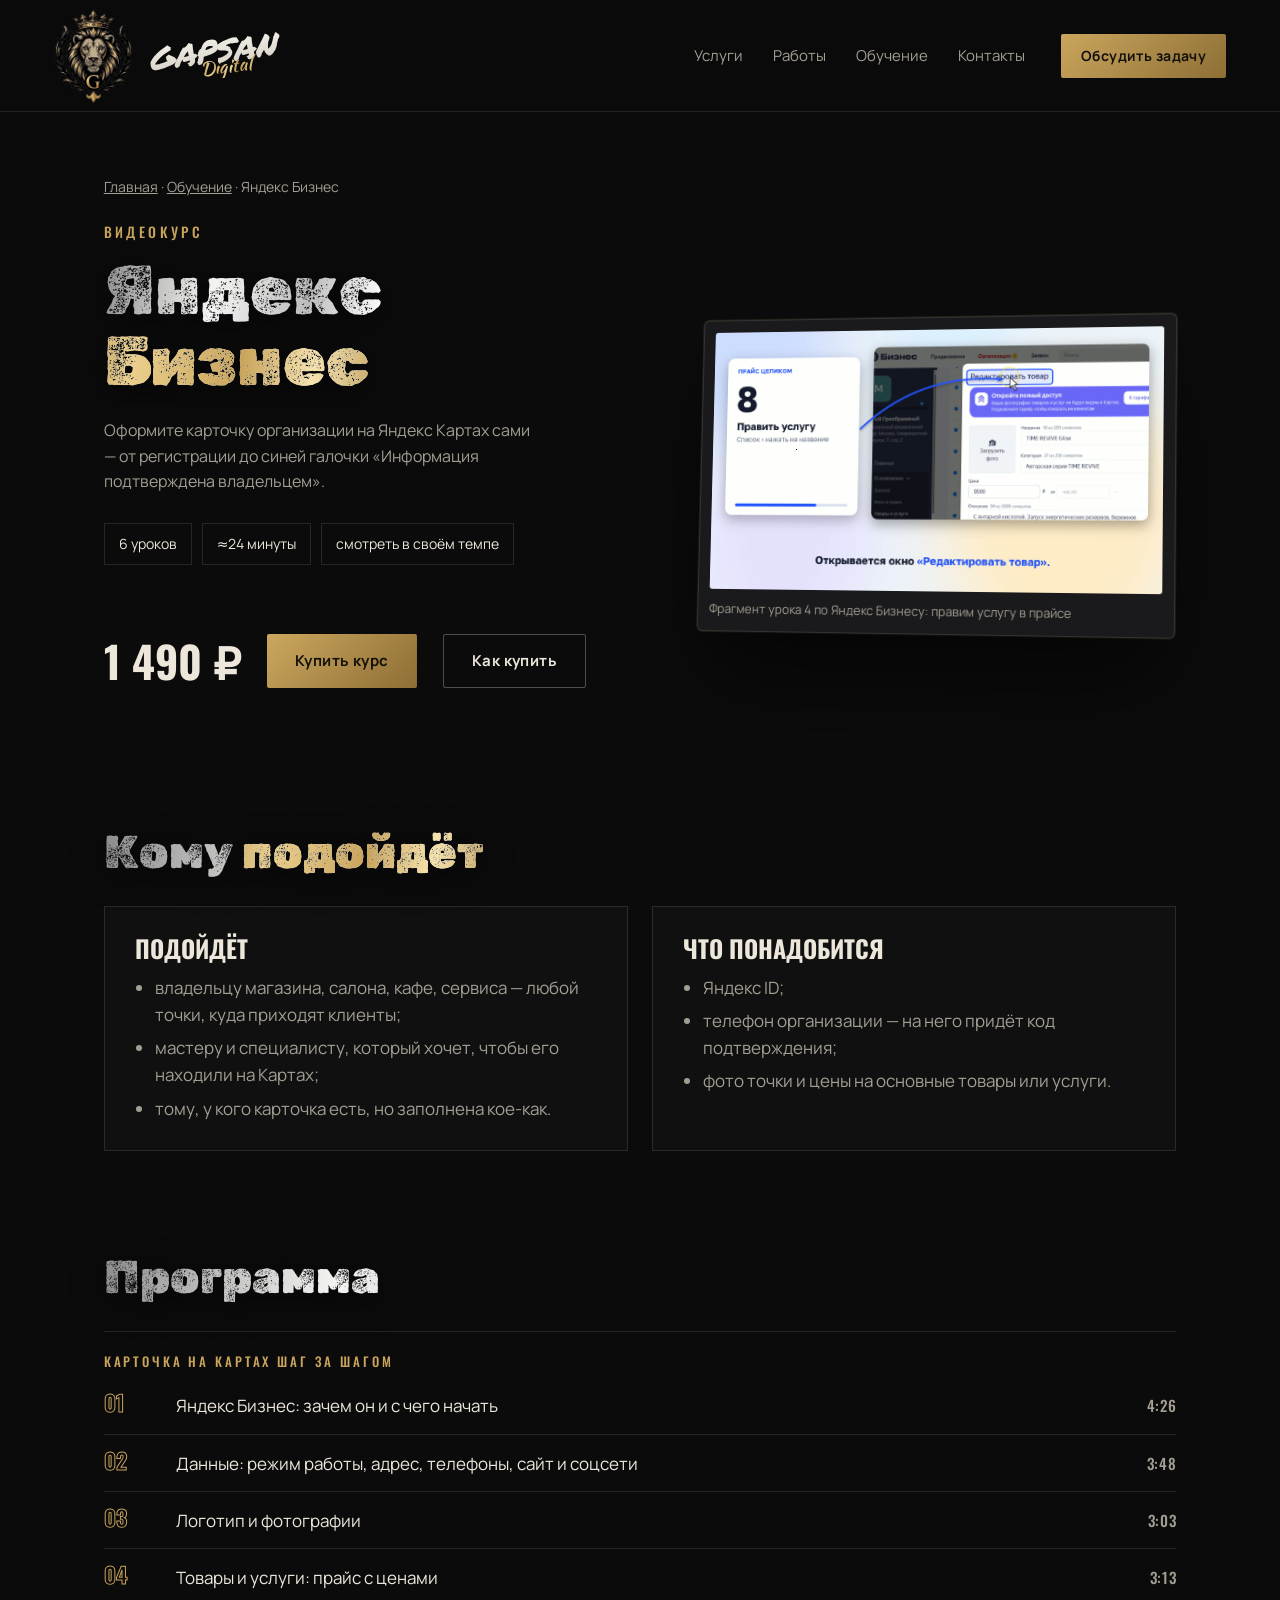
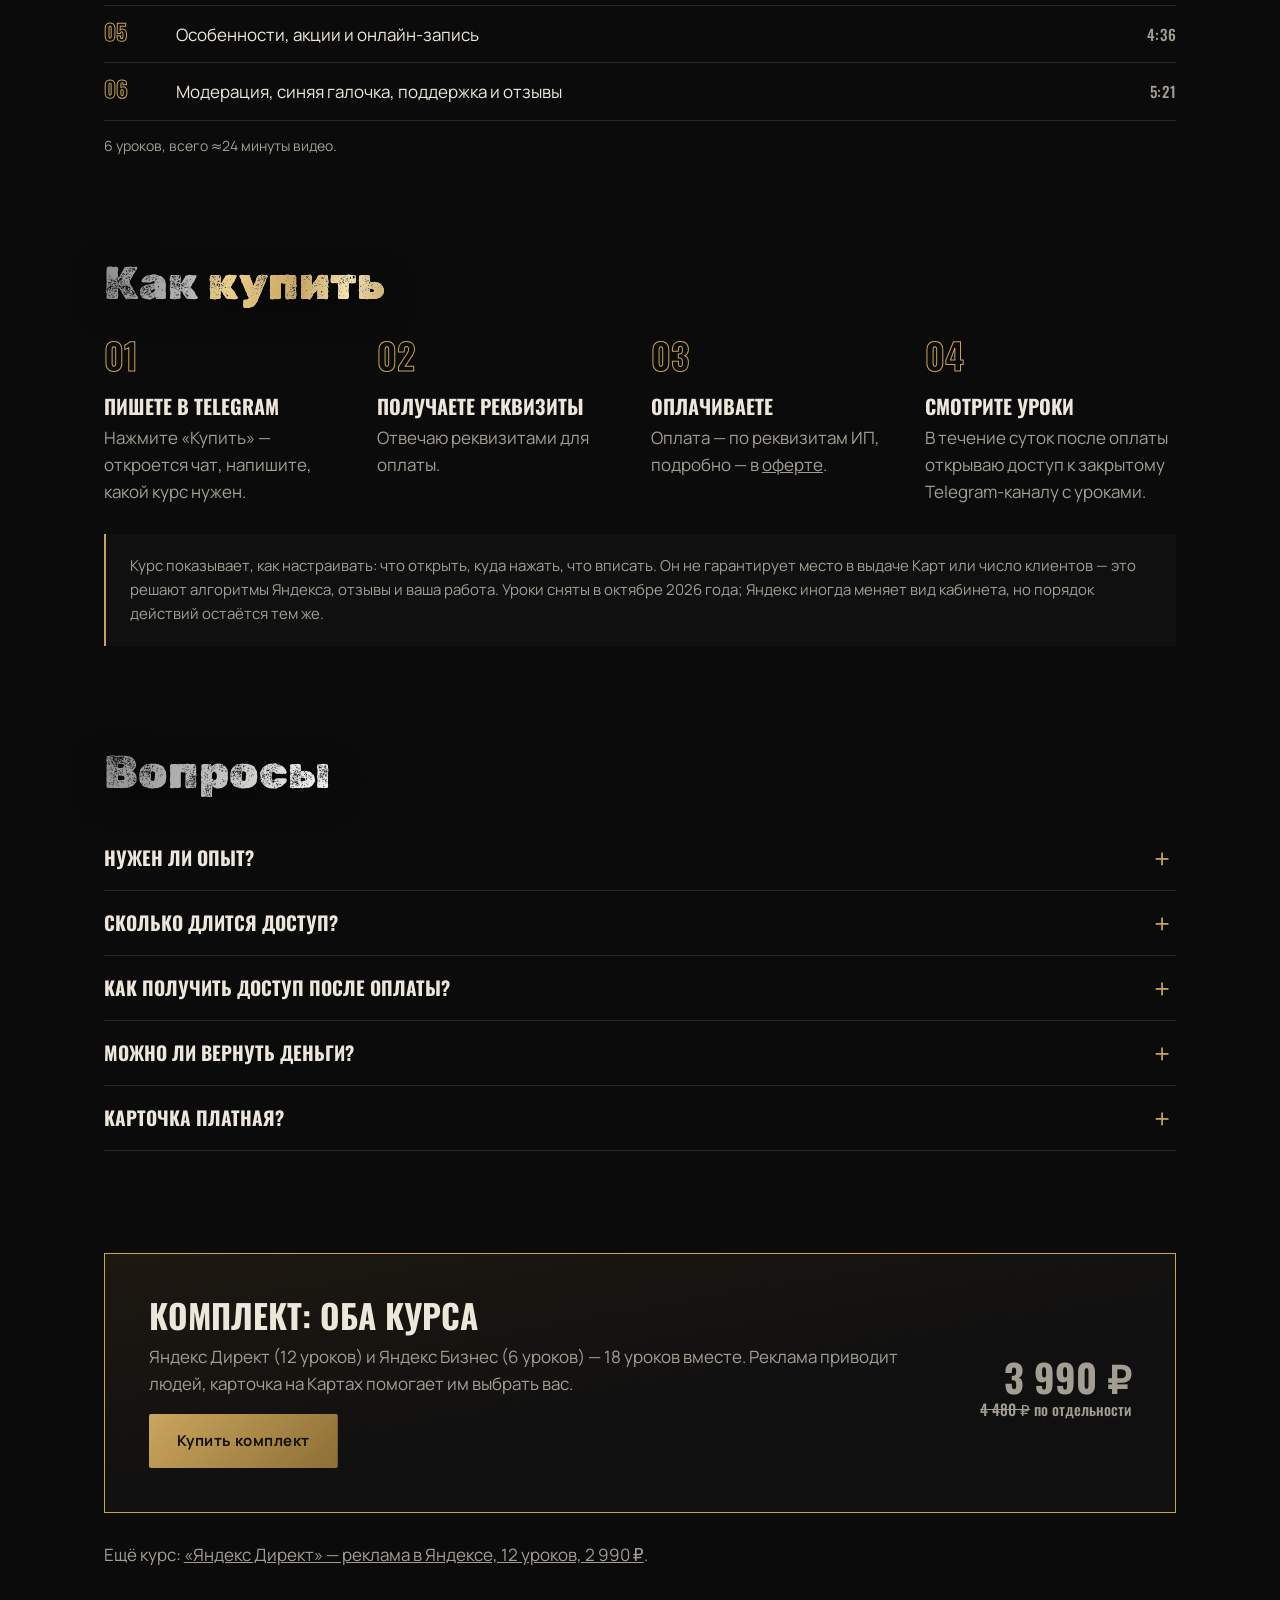
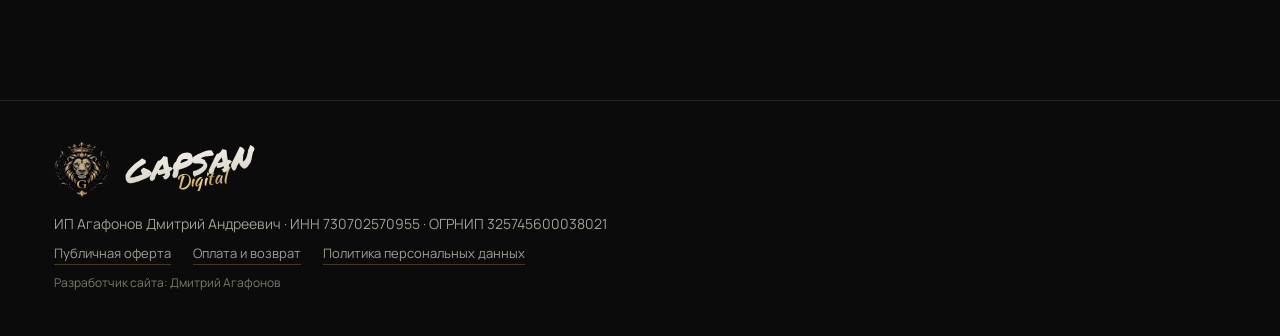
==== commit ea763d7a: "Проект 00 — Gapsan Digital: ролики уроков по 15 с с действиями на экране Co-Authored-By: Claude Opus" ====
--- a/kurs-biznes.html
+++ b/kurs-biznes.html
@@ -10,7 +10,7 @@
 <meta property="og:type" content="website">
 <meta name="theme-color" content="#0b0b0c">
 <link rel="icon" href="img/favicon.png">
-<link rel="stylesheet" href="css/site.css?v=2610q">
+<link rel="stylesheet" href="css/site.css?v=2610r">
 </head>
 <body>
 
@@ -41,8 +41,8 @@
     <div class="course-buy"><p class="cost">1 490 ₽</p><a class="btn btn-gold magnet" href="https://t.me/Gapsan777" target="_blank" rel="noopener">Купить курс</a><a class="btn btn-line" href="#kak">Как купить</a></div>
   </div>
   <figure class="screen">
-    <video src="video/urok-fragment.mp4" poster="video/poster.jpg" muted loop playsinline preload="none" data-auto aria-label="Фрагмент урока по Яндекс Бизнесу"></video>
-    <figcaption>Фрагмент урока по Яндекс Бизнесу</figcaption>
+    <video src="video/biznes-urok4-15s.mp4" poster="video/biznes-urok4-15s.jpg" muted loop playsinline preload="none" data-auto aria-label="Фрагмент урока 4 по Яндекс Бизнесу: правим услугу в прайсе"></video>
+    <figcaption>Фрагмент урока 4 по Яндекс Бизнесу: правим услугу в прайсе</figcaption>
   </figure>
 </section>
 
@@ -116,6 +116,6 @@
   <p class="foot-dev">Разработчик сайта: Дмитрий Агафонов</p>
 </footer>
 
-<script src="js/site.js?v=2610q"></script>
+<script src="js/site.js?v=2610r"></script>
 </body>
 </html>
--- a/css/site.css
+++ b/css/site.css
@@ -168,14 +168,13 @@
 .panel:hover .panel-pic{transform:rotate(0) scale(1.02)}
 .panel-pic.lionmark{border:0;box-shadow:none;max-width:440px;transform:none;opacity:.92;filter:drop-shadow(0 30px 60px rgba(201,164,92,.2))}
 .panel:hover .panel-pic.lionmark{transform:scale(1.03)}
-@supports (animation-timeline:view()){
-  /* уходящая панель чуть уменьшается и темнеет; темнота — слоем ::after (opacity), а не filter: так без рывков (26.10) */
-  .panel-in{animation:sink linear both;animation-timeline:view();animation-range:exit 0% exit 100%;will-change:transform}
-  .panel-in::after{content:"";position:absolute;inset:0;background:#000;opacity:0;pointer-events:none;z-index:3;
-    animation:dim linear both;animation-timeline:view();animation-range:exit 0% exit 100%}
-  @keyframes sink{to{transform:scale(.97)}}
-  @keyframes dim{to{opacity:.3}}
-}
+/* 26.10 по слову Димона: следующая панель наезжала сразу и закрывала текст недочитанной. Теперь под каждой панелью запас
+   прокрутки — панель стоит одна, пока её читают, потом следующая плавно поднимается. Закрываемая панель уменьшается и темнеет
+   ровно настолько, насколько её закрыли (--c от 0 до 1 ставит site.js); темнота — слоем ::after, а не filter: так без рывков */
+.panel{margin-bottom:60vh}
+.panel:last-child{margin-bottom:0}
+.panel-in{transform:scale(calc(1 - var(--c,0) * .04));transform-origin:50% 0;will-change:transform}
+.panel-in::after{content:"";position:absolute;inset:0;background:#000;opacity:calc(var(--c,0) * .45);pointer-events:none;z-index:3}
 
 /* ---------- работы ---------- */
 .works{padding:clamp(70px,10vw,140px) 0}
@@ -297,8 +296,14 @@
 .gtext{padding-right:.06em}
 
 /* ---------- появление при прокрутке ---------- */
-.reveal{opacity:0;transform:translateY(28px);transition:opacity 1s var(--ease),transform 1s var(--ease);transition-delay:var(--d,0s)}
+/* 26.10: кривая мягче (easeOutCubic вместо expo — та проходила почти весь путь за первые 0,2 с, подъём не успевал заметить) */
+.reveal{opacity:0;transform:translateY(36px);transition:opacity 1.1s cubic-bezier(.33,1,.68,1),transform 1.1s cubic-bezier(.33,1,.68,1);transition-delay:var(--d,0s)}
 .reveal.in{opacity:1;transform:none}
+/* у карточек курсов, игр и экрана свои переходы (наведение) затирали появление: прозрачность прыгала сразу, подъём — резко
+   за 0,5 с. Пока блок появляется — плавный переход; когда встал (site.js ставит .settled) — снова быстрый отклик на наведение */
+.card.reveal,.game.reveal,.screen.reveal{transition:border-color .3s,opacity 1.1s cubic-bezier(.33,1,.68,1) var(--d,0s),transform 1.1s cubic-bezier(.33,1,.68,1) var(--d,0s)}
+.card.reveal.in.settled,.game.reveal.in.settled{transition:border-color .3s,transform .5s var(--ease)}
+.screen.reveal.in.settled{transition:transform .9s var(--ease)}
 .hero .reveal{transition-delay:var(--d,1.6s)}
 .loaded .hero .reveal{opacity:1;transform:none}
 
@@ -337,7 +342,8 @@
   .about-photo{width:min(86%,420px)}
   .facts{grid-template-columns:1fr}
   /* услуги стопкой и на телефоне (26.10): панели прилипают под шапкой, следующая наезжает на предыдущую */
-  .panel{position:sticky;top:calc(var(--nav) + 10px);min-height:0;height:auto;margin-bottom:16px}
+  .panel{position:sticky;top:calc(var(--nav) + 10px);min-height:0;height:auto;margin-bottom:50vh}
+  .panel:last-child{margin-bottom:0}
   .panel-in{grid-template-columns:1fr;grid-template-rows:auto}
   .panel-head,.price,.panel .btn{grid-row:auto}
   .panel-pic{display:none}
@@ -475,8 +481,13 @@
 /* ===================== движение 26.10: штамп, золото по прокрутке, касания, авто-показ на телефоне ===================== */
 /* заголовки разделов появляются как удар штампа (у них «грязный штамп») */
 :is(.about-copy,.works-head,.flow,.courses-top,.final,.pick,.games-head) h2.reveal{opacity:0;transform:scale(1.14) rotate(-1.5deg);transition:none}
-:is(.about-copy,.works-head,.flow,.courses-top,.final,.pick,.games-head) h2.reveal.in{animation:stamp .5s cubic-bezier(.23,1,.32,1) both}
-@keyframes stamp{0%{opacity:0;transform:scale(1.14) rotate(-1.5deg)}55%{opacity:1;transform:scale(.97) rotate(0)}78%{transform:scale(1.015)}100%{opacity:1;transform:none}}
+:is(.about-copy,.works-head,.flow,.courses-top,.final,.pick,.games-head) h2.reveal.in{animation:stamp 1.15s linear both;animation-delay:var(--d,0s)}
+/* 26.10: штамп виден целиком — заносится (проступает и опускается), удар с лёгким вдавливанием, отскок, оседает */
+@keyframes stamp{
+  0%{opacity:0;transform:scale(1.22) rotate(-2.5deg);animation-timing-function:linear}
+  42%{opacity:1;transform:scale(.965) rotate(.3deg);animation-timing-function:cubic-bezier(.33,1,.68,1)}
+  64%{transform:scale(1.012) rotate(0);animation-timing-function:cubic-bezier(.65,0,.35,1)}
+  100%{opacity:1;transform:none}}
 /* «Обсудим» в финале наливается золотом по мере прокрутки (--p ставит site.js) */
 .final h2{background:linear-gradient(90deg,#ebcf8c 0,#c9a45c calc(var(--p,0) * 100%),transparent calc(var(--p,0) * 100% + .5%)),var(--silver);-webkit-background-clip:text;background-clip:text}
 /* касание на телефоне: карточки и кнопки чуть проседают, как физическая кнопка */
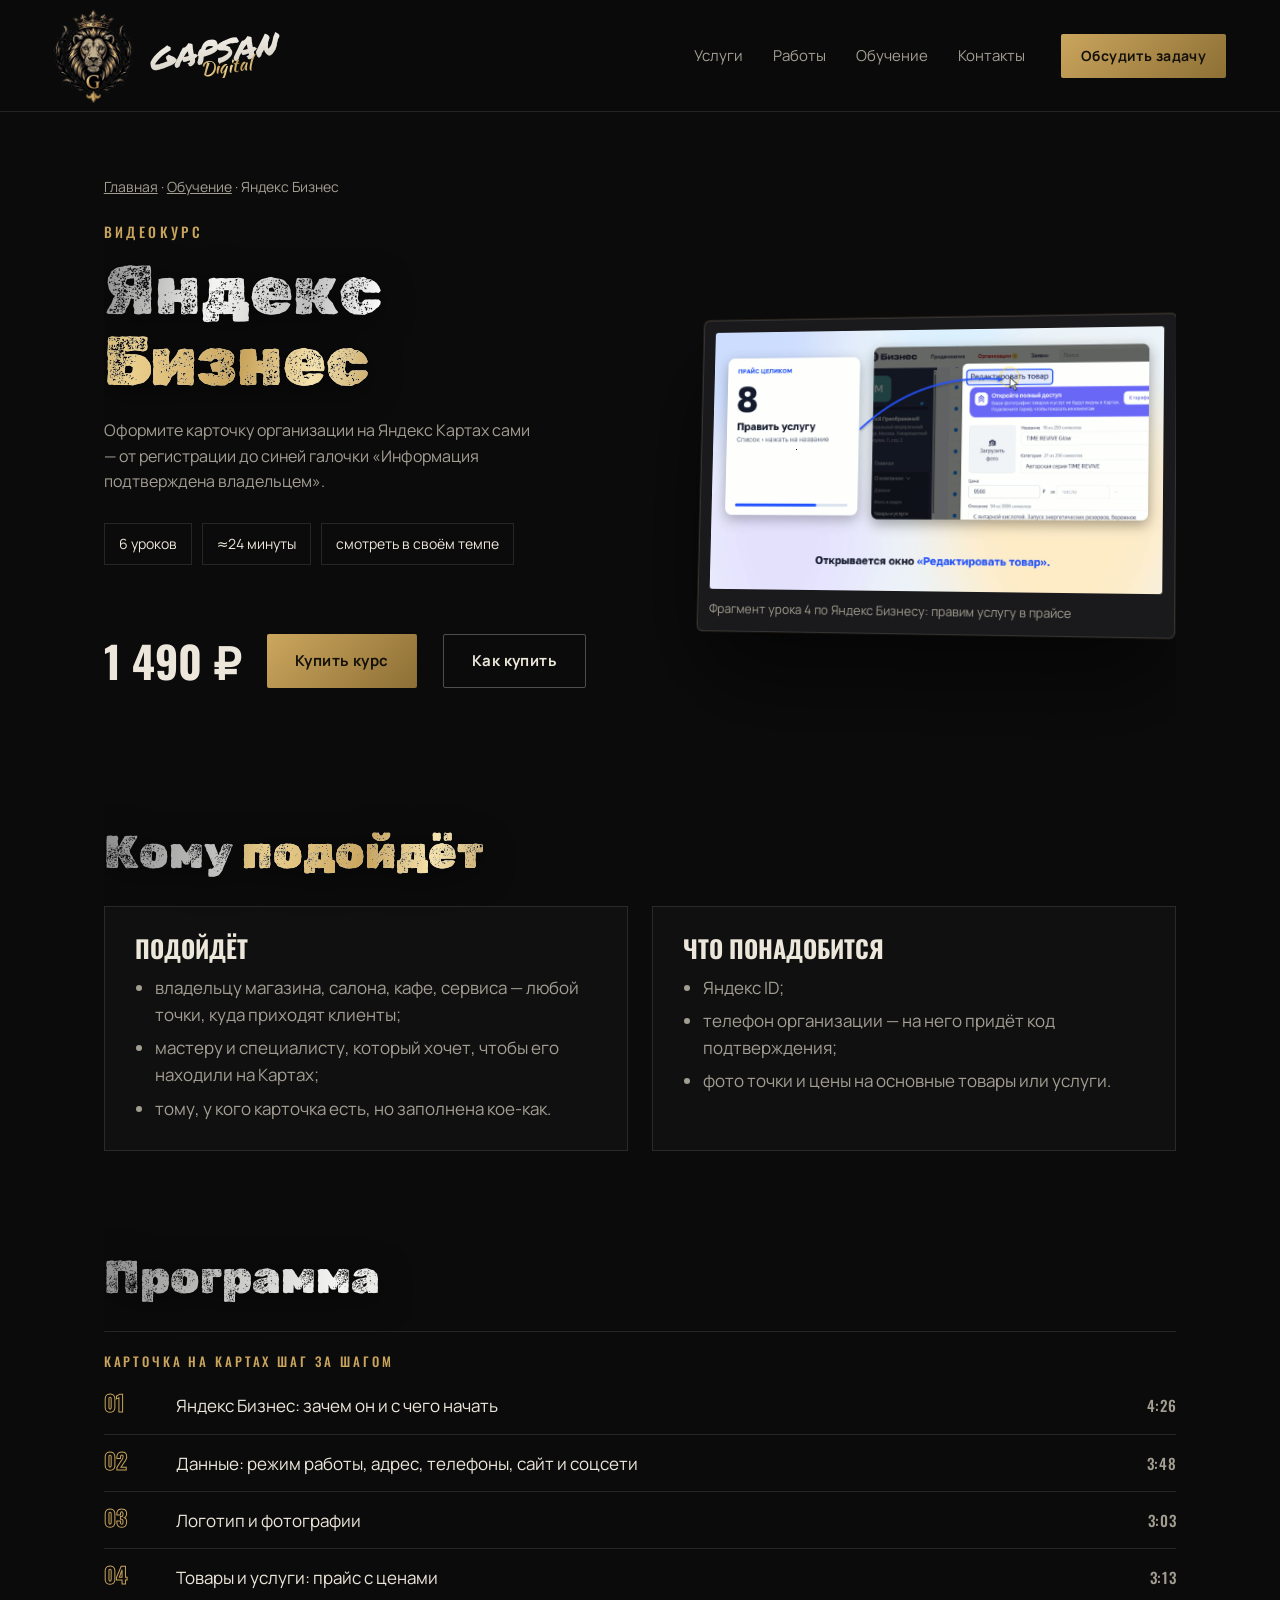
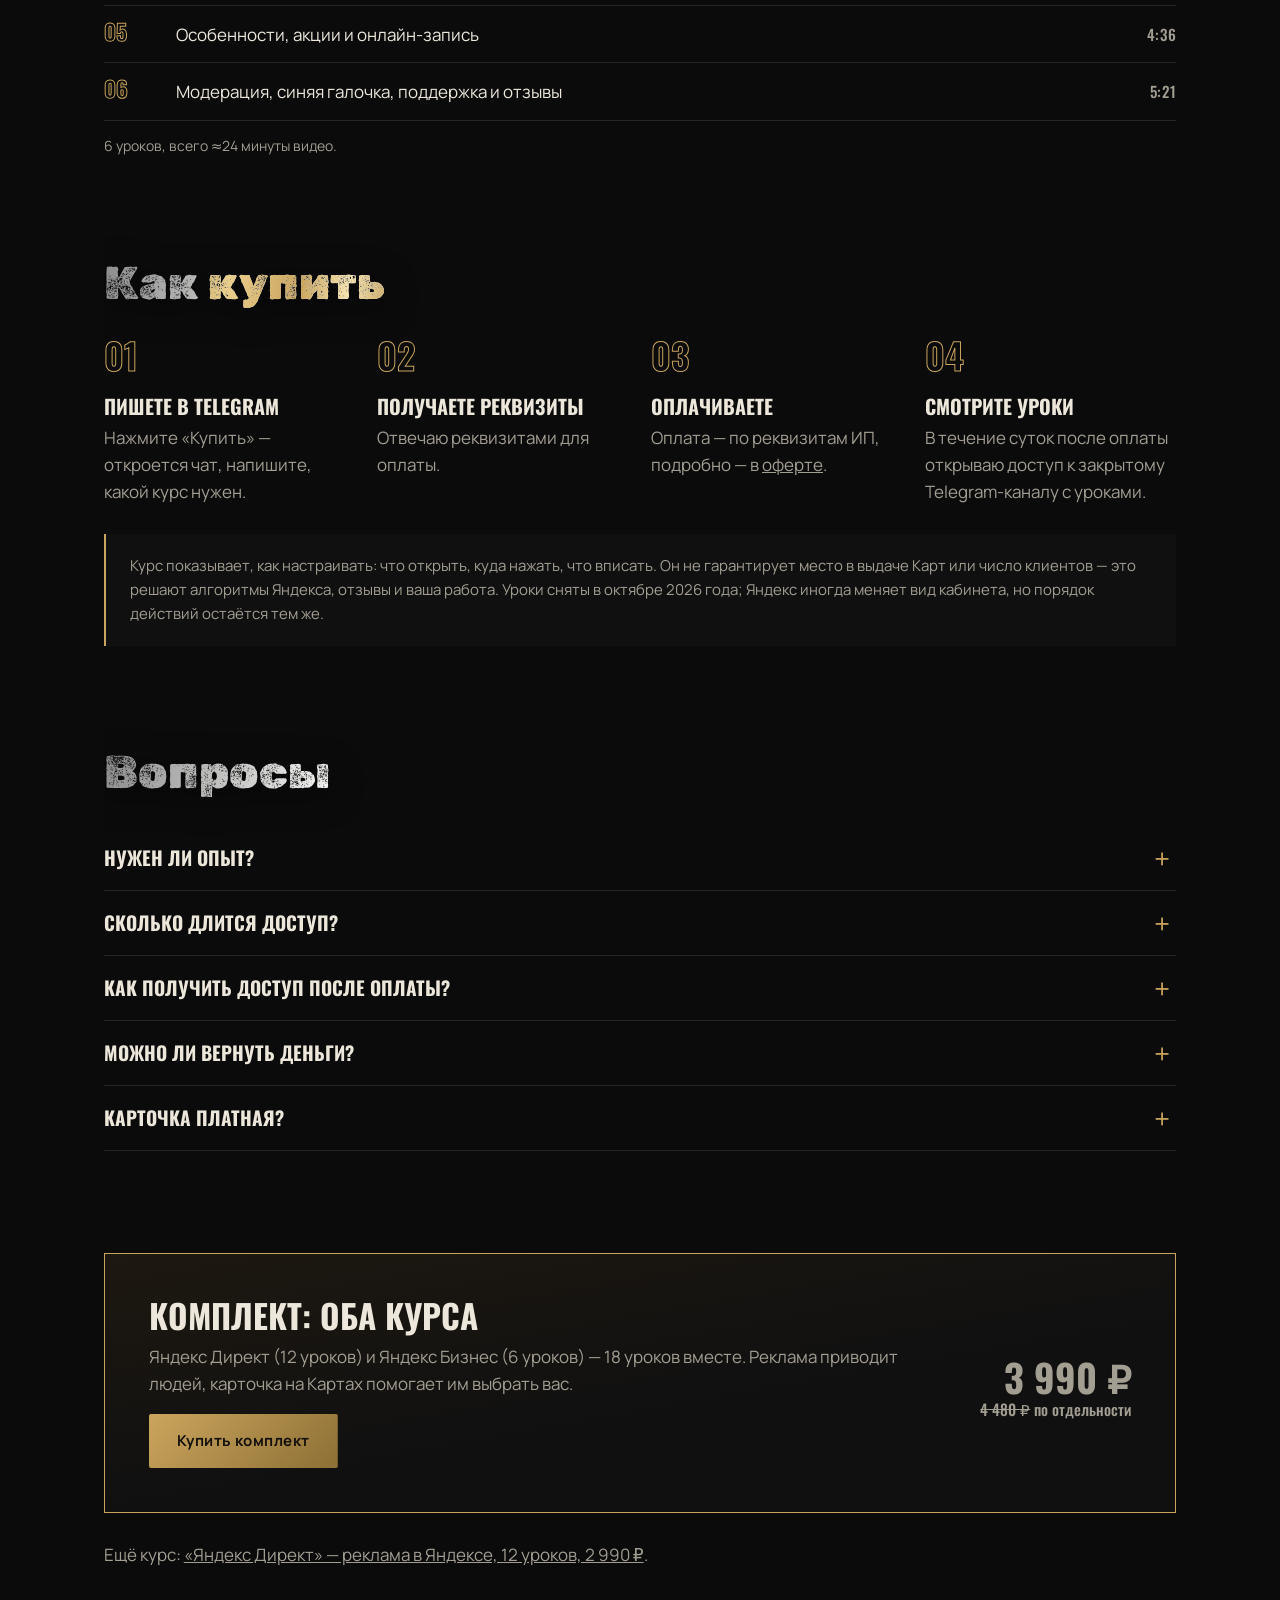
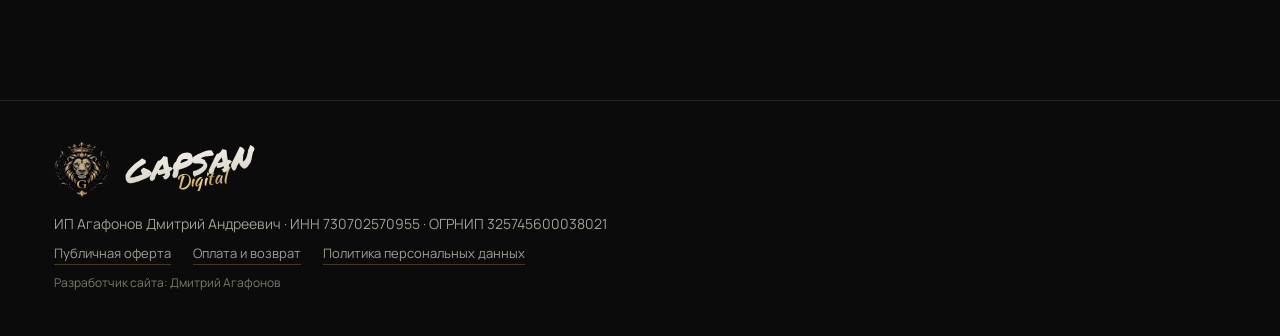
==== commit 5ef40111: "Проект 00 — Gapsan Digital: «Обучаю» тоже стоит перед уходом к «Работам»; страница не уезжает вбок C" ====
--- a/kurs-biznes.html
+++ b/kurs-biznes.html
@@ -10,7 +10,7 @@
 <meta property="og:type" content="website">
 <meta name="theme-color" content="#0b0b0c">
 <link rel="icon" href="img/favicon.png">
-<link rel="stylesheet" href="css/site.css?v=2610r">
+<link rel="stylesheet" href="css/site.css?v=2610s">
 </head>
 <body>
 
@@ -116,6 +116,6 @@
   <p class="foot-dev">Разработчик сайта: Дмитрий Агафонов</p>
 </footer>
 
-<script src="js/site.js?v=2610r"></script>
+<script src="js/site.js?v=2610s"></script>
 </body>
 </html>
--- a/css/site.css
+++ b/css/site.css
@@ -23,6 +23,8 @@
 /* обычная полоса прокрутки справа выглядела как обрезанный экран (Димон 26.10) — прячем, путь показывает линия прогресса */
 html{scrollbar-width:none}html::-webkit-scrollbar{display:none}
 body{margin:0;background:var(--bg);color:var(--text);font:400 17px/1.6 var(--sans);-webkit-font-smoothing:antialiased;overflow-x:clip}
+/* штамп заголовка в начале удара крупнее блока и вылезал за край — страница уезжала вбок; режем по краям разделов (26.10) */
+section,footer{overflow-x:clip}
 img,video{max-width:100%;display:block}
 a{color:inherit}
 h1,h2,h3{margin:0;font-weight:700}
@@ -173,6 +175,9 @@
    ровно настолько, насколько её закрыли (--c от 0 до 1 ставит site.js); темнота — слоем ::after, а не filter: так без рывков */
 .panel{margin-bottom:60vh}
 .panel:last-child{margin-bottom:0}
+/* «Обучаю» тоже стоит, потом страница уходит к «Работам» (слово Димона 26.10). Отступ последней панели прилипание не держит —
+   браузер отнимает его у неё, поэтому пауза — пустой вставкой под стопкой */
+.stack::after{content:"";display:block;height:60vh}
 .panel-in{transform:scale(calc(1 - var(--c,0) * .04));transform-origin:50% 0;will-change:transform}
 .panel-in::after{content:"";position:absolute;inset:0;background:#000;opacity:calc(var(--c,0) * .45);pointer-events:none;z-index:3}
 
@@ -344,6 +349,7 @@
   /* услуги стопкой и на телефоне (26.10): панели прилипают под шапкой, следующая наезжает на предыдущую */
   .panel{position:sticky;top:calc(var(--nav) + 10px);min-height:0;height:auto;margin-bottom:50vh}
   .panel:last-child{margin-bottom:0}
+  .stack::after{height:50vh}
   .panel-in{grid-template-columns:1fr;grid-template-rows:auto}
   .panel-head,.price,.panel .btn{grid-row:auto}
   .panel-pic{display:none}
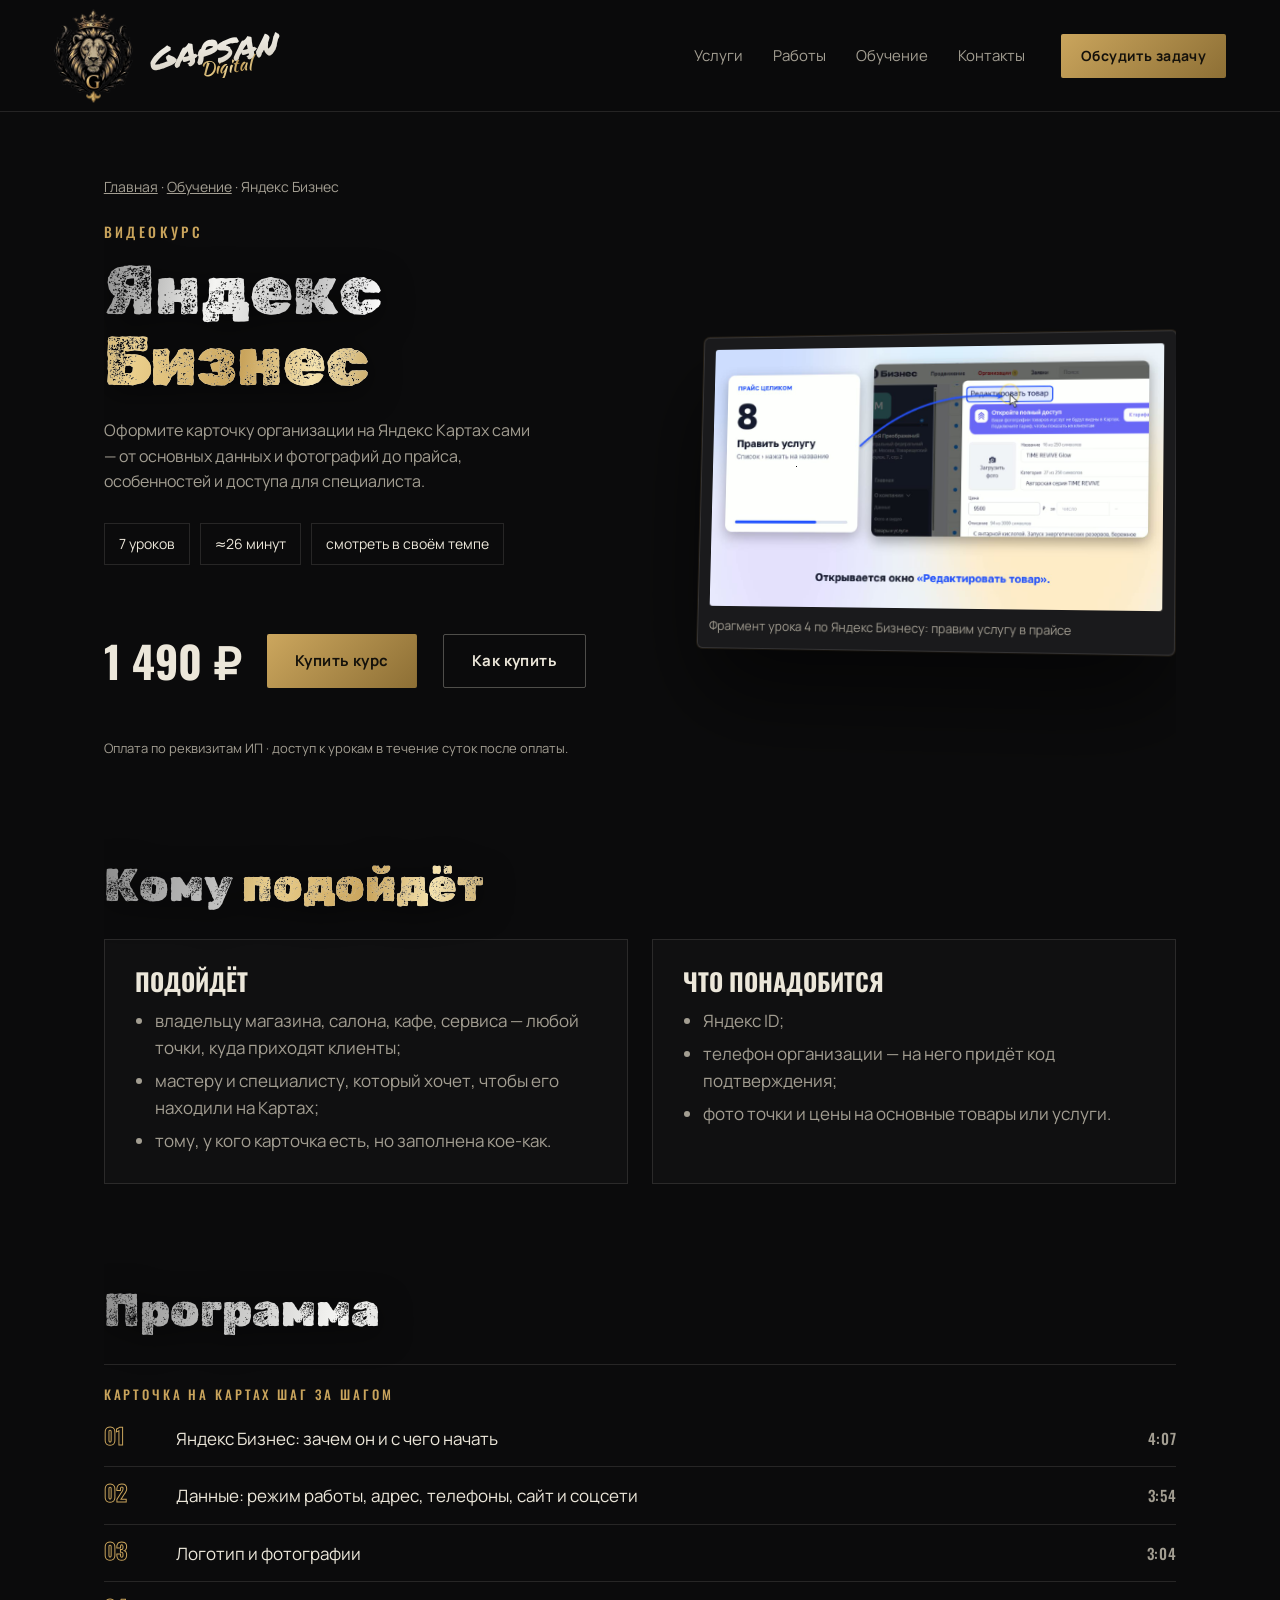
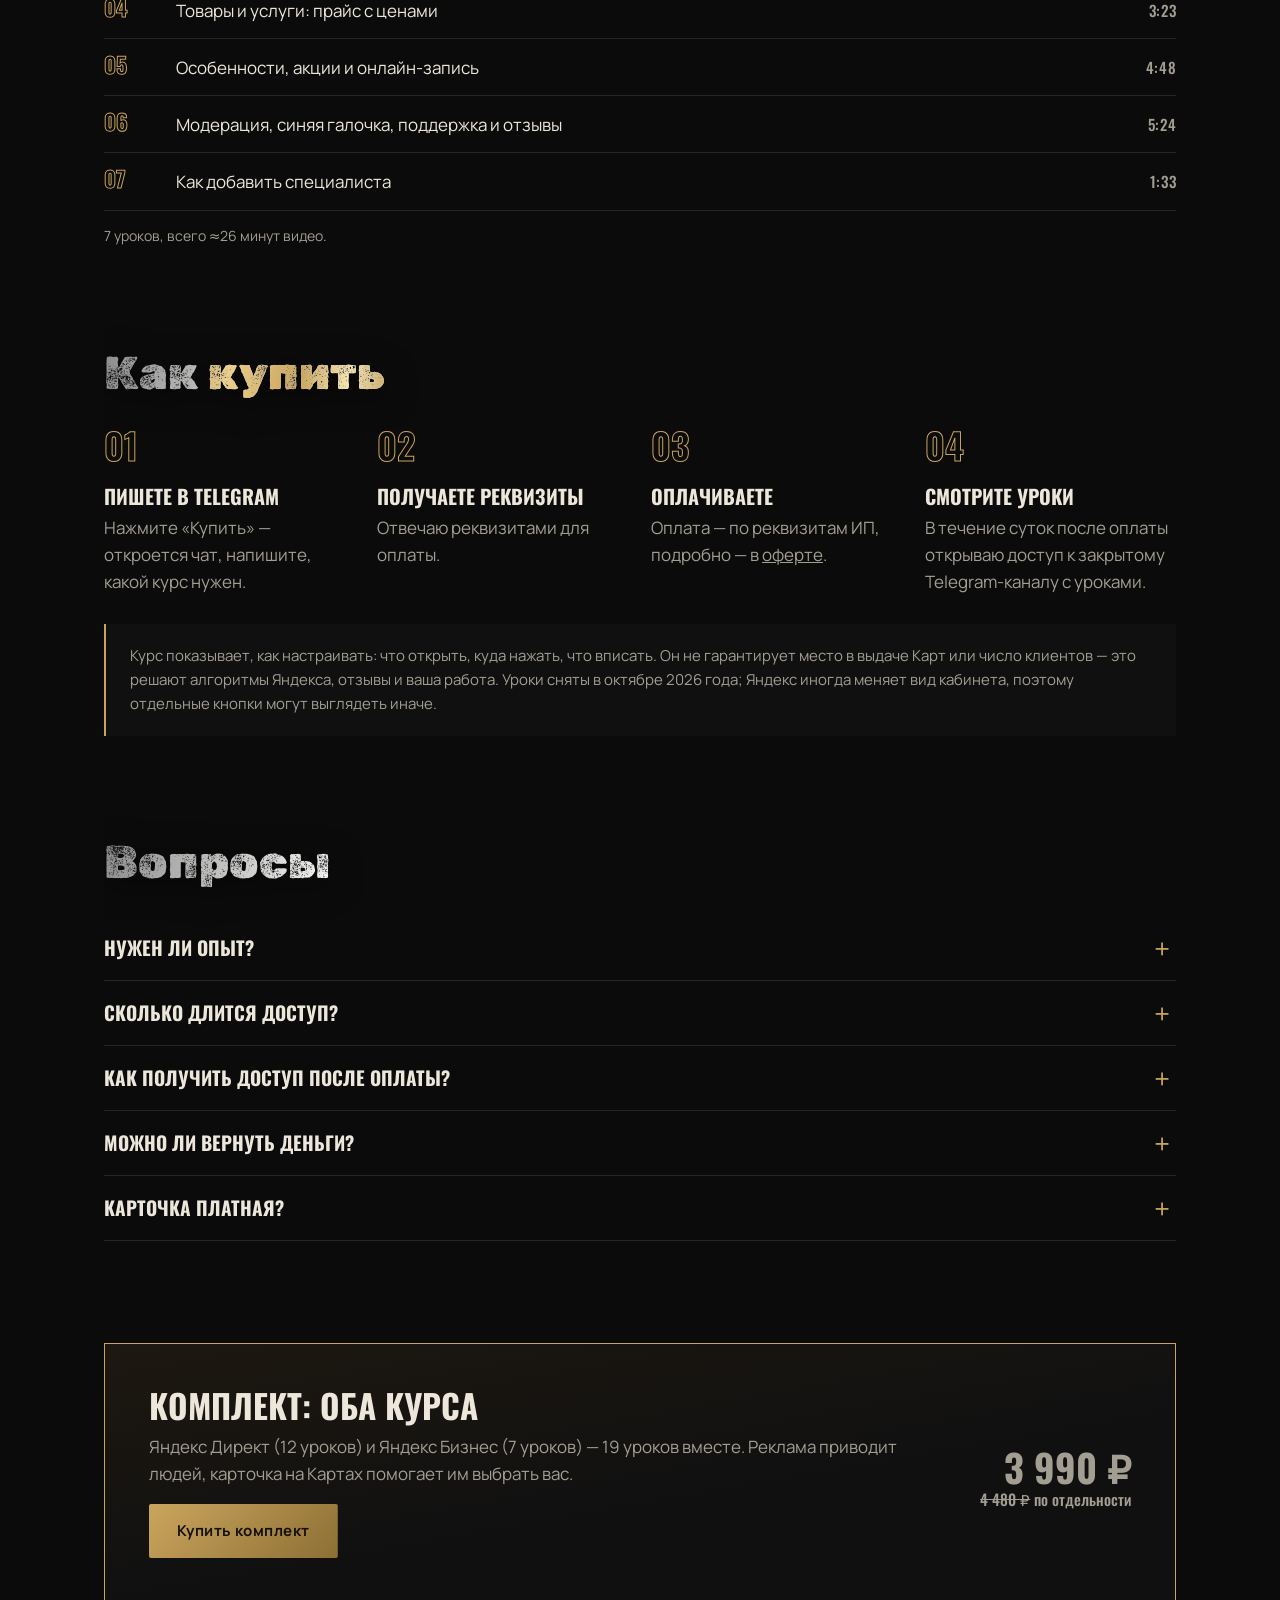
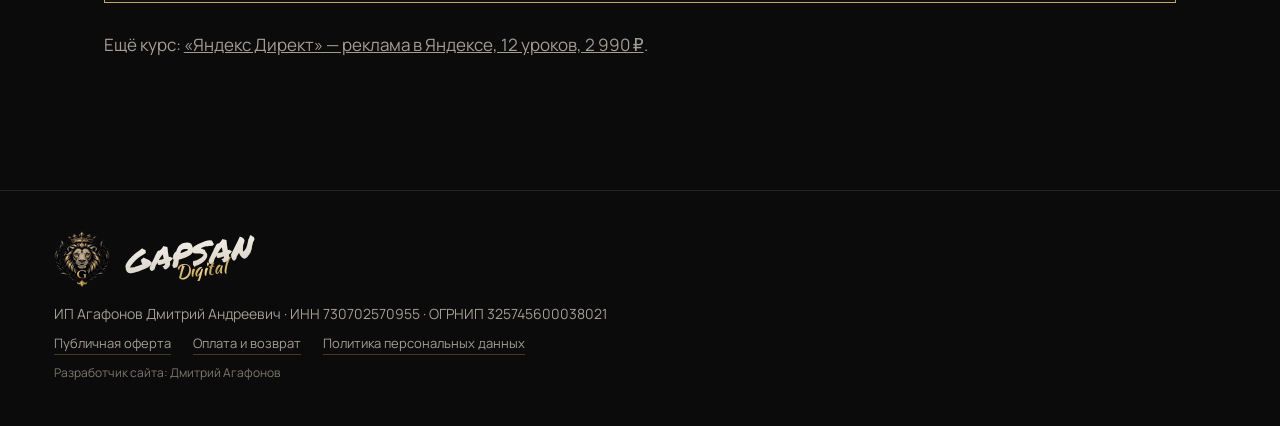
==== commit 72734867: "Проект 00 — Gapsan Digital: курс Бизнеса 7 уроков, комплект 19, длительности Директа по готовым виде" ====
--- a/kurs-biznes.html
+++ b/kurs-biznes.html
@@ -3,14 +3,14 @@
 <head>
 <meta charset="utf-8">
 <meta name="viewport" content="width=device-width,initial-scale=1,viewport-fit=cover">
-<title>Курс «Яндекс Бизнес» — 6 видеоуроков · Gapsan Digital</title>
-<meta name="description" content="6 видеоуроков по Яндекс Бизнесу: карточка на Яндекс Картах от регистрации до синей галочки. 1 490 ₽.">
-<meta property="og:title" content="Курс «Яндекс Бизнес» — 6 видеоуроков · Gapsan Digital">
-<meta property="og:description" content="6 видеоуроков по Яндекс Бизнесу: карточка на Яндекс Картах от регистрации до синей галочки. 1 490 ₽.">
+<title>Курс «Яндекс Бизнес» — 7 видеоуроков · Gapsan Digital</title>
+<meta name="description" content="7 видеоуроков по Яндекс Бизнесу: карточка на Яндекс Картах — данные, фото, прайс, особенности, модерация и доступ для специалиста. 1 490 ₽.">
+<meta property="og:title" content="Курс «Яндекс Бизнес» — 7 видеоуроков · Gapsan Digital">
+<meta property="og:description" content="7 видеоуроков по Яндекс Бизнесу: карточка на Яндекс Картах — данные, фото, прайс, особенности, модерация и доступ для специалиста. 1 490 ₽.">
 <meta property="og:type" content="website">
 <meta name="theme-color" content="#0b0b0c">
 <link rel="icon" href="img/favicon.png">
-<link rel="stylesheet" href="css/site.css?v=2610s">
+<link rel="stylesheet" href="css/site.css?v=2610t">
 </head>
 <body>
 
@@ -36,9 +36,10 @@
   <div>
     <p class="course-tag">Видеокурс</p>
     <h1>Яндекс <span class="gtext">Бизнес</span></h1>
-    <p class="course-lead">Оформите карточку организации на Яндекс Картах сами — от регистрации до синей галочки «Информация подтверждена владельцем».</p>
-    <ul class="course-facts"><li>6 уроков</li><li>≈24 минуты</li><li>смотреть в своём темпе</li></ul>
+    <p class="course-lead">Оформите карточку организации на Яндекс Картах сами — от основных данных и фотографий до прайса, особенностей и доступа для специалиста.</p>
+    <ul class="course-facts"><li>7 уроков</li><li>≈26 минут</li><li>смотреть в своём темпе</li></ul>
     <div class="course-buy"><p class="cost">1 490 ₽</p><a class="btn btn-gold magnet" href="https://t.me/Gapsan777" target="_blank" rel="noopener">Купить курс</a><a class="btn btn-line" href="#kak">Как купить</a></div>
+    <p class="pick-note">Оплата по реквизитам ИП · доступ к урокам в течение суток после оплаты.</p>
   </div>
   <figure class="screen">
     <video src="video/biznes-urok4-15s.mp4" poster="video/biznes-urok4-15s.jpg" muted loop playsinline preload="none" data-auto aria-label="Фрагмент урока 4 по Яндекс Бизнесу: правим услугу в прайсе"></video>
@@ -64,14 +65,15 @@
   <h2 id="prog-h">Программа</h2>
 <ol class="lessons">
   <li class="grp">Карточка на Картах шаг за шагом</li>
-  <li><span class="n">01</span><span class="t">Яндекс Бизнес: зачем он и с чего начать</span><span class="d">4:26</span></li>
-  <li><span class="n">02</span><span class="t">Данные: режим работы, адрес, телефоны, сайт и соцсети</span><span class="d">3:48</span></li>
-  <li><span class="n">03</span><span class="t">Логотип и фотографии</span><span class="d">3:03</span></li>
-  <li><span class="n">04</span><span class="t">Товары и услуги: прайс с ценами</span><span class="d">3:13</span></li>
-  <li><span class="n">05</span><span class="t">Особенности, акции и онлайн-запись</span><span class="d">4:36</span></li>
-  <li><span class="n">06</span><span class="t">Модерация, синяя галочка, поддержка и отзывы</span><span class="d">5:21</span></li>
+  <li><span class="n">01</span><span class="t">Яндекс Бизнес: зачем он и с чего начать</span><span class="d">4:07</span></li>
+  <li><span class="n">02</span><span class="t">Данные: режим работы, адрес, телефоны, сайт и соцсети</span><span class="d">3:54</span></li>
+  <li><span class="n">03</span><span class="t">Логотип и фотографии</span><span class="d">3:04</span></li>
+  <li><span class="n">04</span><span class="t">Товары и услуги: прайс с ценами</span><span class="d">3:23</span></li>
+  <li><span class="n">05</span><span class="t">Особенности, акции и онлайн-запись</span><span class="d">4:48</span></li>
+  <li><span class="n">06</span><span class="t">Модерация, синяя галочка, поддержка и отзывы</span><span class="d">5:24</span></li>
+  <li><span class="n">07</span><span class="t">Как добавить специалиста</span><span class="d">1:33</span></li>
 </ol>
-  <p class="lessons-sum">6 уроков, всего ≈24 минуты видео.</p>
+  <p class="lessons-sum">7 уроков, всего ≈26 минут видео.</p>
 </section>
 
 <section class="course-sec" id="kak" aria-labelledby="kak-h">
@@ -82,7 +84,7 @@
   <li><b>Оплачиваете</b>Оплата — по реквизитам ИП, подробно — в <a href="oferta.html#oplata">оферте</a>.</li>
   <li><b>Смотрите уроки</b>В течение суток после оплаты открываю доступ к закрытому Telegram-каналу с уроками.</li>
 </ol>
-<p class="honest">Курс показывает, как настраивать: что открыть, куда нажать, что вписать. Он не гарантирует место в выдаче Карт или число клиентов — это решают алгоритмы Яндекса, отзывы и ваша работа. Уроки сняты в октябре 2026 года; Яндекс иногда меняет вид кабинета, но порядок действий остаётся тем же.</p>
+<p class="honest">Курс показывает, как настраивать: что открыть, куда нажать, что вписать. Он не гарантирует место в выдаче Карт или число клиентов — это решают алгоритмы Яндекса, отзывы и ваша работа. Уроки сняты в октябре 2026 года; Яндекс иногда меняет вид кабинета, поэтому отдельные кнопки могут выглядеть иначе.</p>
 </section>
 
 <section class="course-sec" aria-labelledby="faq-h">
@@ -100,7 +102,7 @@
   <div class="bundle">
     <div>
       <h2 id="bundle-h">Комплект: оба курса</h2>
-      <p>Яндекс Директ (12 уроков) и Яндекс Бизнес (6 уроков) — 18 уроков вместе. Реклама приводит людей, карточка на Картах помогает им выбрать вас.</p>
+      <p>Яндекс Директ (12 уроков) и Яндекс Бизнес (7 уроков) — 19 уроков вместе. Реклама приводит людей, карточка на Картах помогает им выбрать вас.</p>
       <a class="btn btn-gold" href="https://t.me/Gapsan777" target="_blank" rel="noopener">Купить комплект</a>
     </div>
     <p class="cost">3 990 ₽<span class="was"><s>4 480 ₽</s> по отдельности</span></p>
@@ -116,6 +118,6 @@
   <p class="foot-dev">Разработчик сайта: Дмитрий Агафонов</p>
 </footer>
 
-<script src="js/site.js?v=2610s"></script>
+<script src="js/site.js?v=2610t"></script>
 </body>
 </html>
--- a/css/site.css
+++ b/css/site.css
@@ -75,7 +75,7 @@
 .burger[aria-expanded=true] i:last-child{transform:translateY(-4.5px) rotate(-45deg)}
 /* тонкая золотая линия под шапкой: сколько страницы пройдено */
 .progress{position:absolute;left:0;right:0;bottom:-1px;height:2px;pointer-events:none}
-.progress i{display:block;height:100%;background:linear-gradient(90deg,var(--gold-lo),var(--gold-hi));transform:scaleX(0);transform-origin:left;opacity:.85}
+.progress i{display:block;height:100%;background:linear-gradient(90deg,var(--gold-lo),var(--gold-hi));transform:scaleX(0);transform-origin:left;opacity:.85;will-change:transform}
 
 /* ---------- первый экран ---------- */
 .hero{position:relative;min-height:100dvh;display:grid;grid-template-columns:minmax(0,1fr) minmax(0,1fr);align-items:center;gap:clamp(16px,3vw,56px);
@@ -173,8 +173,10 @@
 /* 26.10 по слову Димона: следующая панель наезжала сразу и закрывала текст недочитанной. Теперь под каждой панелью запас
    прокрутки — панель стоит одна, пока её читают, потом следующая плавно поднимается. Закрываемая панель уменьшается и темнеет
    ровно настолько, насколько её закрыли (--c от 0 до 1 ставит site.js); темнота — слоем ::after, а не filter: так без рывков */
-.panel{margin-bottom:60vh}
-.panel:last-child{margin-bottom:0}
+/* отступ — сверху следующей панели, а не снизу своей: нижний отступ браузер считает частью прилипающей панели, и «Создаю» с
+   «Продвигаю» отклеивались раньше «Обучаю» — уезжали в щели под шапкой (слово Димона 26.10) */
+.panel{margin-bottom:0}
+.panel+.panel{margin-top:60vh}
 /* «Обучаю» тоже стоит, потом страница уходит к «Работам» (слово Димона 26.10). Отступ последней панели прилипание не держит —
    браузер отнимает его у неё, поэтому пауза — пустой вставкой под стопкой */
 .stack::after{content:"";display:block;height:60vh}
@@ -277,7 +279,7 @@
 .final{position:relative;overflow:hidden;text-align:center;padding:clamp(90px,14vw,200px) var(--pad);border-top:1px solid var(--line)}
 /* финальный лев: проступает, когда раздел на экране, и чуть смещается за курсором (--fx/--fy из site.js) */
 .final-lion{position:absolute;left:50%;top:50%;width:min(80vw,760px);transform:translate(-50%,-50%) translate(var(--fx,0px),var(--fy,0px)) scale(var(--fs,1.06));opacity:0;pointer-events:none;
-  transition:opacity 1.8s cubic-bezier(.23,1,.32,1),transform 1.2s cubic-bezier(.23,1,.32,1)}
+  transition:opacity 1.8s cubic-bezier(.23,1,.32,1),transform 1.2s cubic-bezier(.23,1,.32,1);will-change:transform,opacity}
 .final.on .final-lion{opacity:.12;--fs:1}
 .final h2{position:relative;font:400 clamp(42px,6.2vw,116px)/1.08 var(--script);margin-bottom:44px}
 .final .btn{position:relative}
@@ -347,8 +349,8 @@
   .about-photo{width:min(86%,420px)}
   .facts{grid-template-columns:1fr}
   /* услуги стопкой и на телефоне (26.10): панели прилипают под шапкой, следующая наезжает на предыдущую */
-  .panel{position:sticky;top:calc(var(--nav) + 10px);min-height:0;height:auto;margin-bottom:50vh}
-  .panel:last-child{margin-bottom:0}
+  .panel{position:sticky;top:calc(var(--nav) + 10px);min-height:0;height:auto;margin-bottom:0}
+  .panel+.panel{margin-top:50vh}
   .stack::after{height:50vh}
   .panel-in{grid-template-columns:1fr;grid-template-rows:auto}
   .panel-head,.price,.panel .btn{grid-row:auto}
@@ -494,8 +496,15 @@
   42%{opacity:1;transform:scale(.965) rotate(.3deg);animation-timing-function:cubic-bezier(.33,1,.68,1)}
   64%{transform:scale(1.012) rotate(0);animation-timing-function:cubic-bezier(.65,0,.35,1)}
   100%{opacity:1;transform:none}}
-/* «Обсудим» в финале наливается золотом по мере прокрутки (--p ставит site.js) */
-.final h2{background:linear-gradient(90deg,#ebcf8c 0,#c9a45c calc(var(--p,0) * 100%),transparent calc(var(--p,0) * 100% + .5%)),var(--silver);-webkit-background-clip:text;background-clip:text}
+/* «Обсудим» в финале наливается золотом по мере прокрутки. 26.10 (слово Димона «внизу подтормаживает»): раньше золото было
+   фоном самого заголовка и на каждом шаге прокрутки перерисовывался весь заголовок вместе с тенью (трассировка: отрисовка в
+   2,5 раза дольше). Теперь золотая копия рисуется один раз и открывается двумя встречными сдвигами (site.js) — без перерисовки;
+   тень у этого заголовка убрана: на почти чёрном фоне её не видно, а перерисовку она тянула */
+.final h2{filter:none}
+.final h2 .fill{position:absolute;inset:0;overflow:hidden;pointer-events:none;will-change:transform;transform:translateX(-100%)}
+.final h2 .fill-in{display:block;will-change:transform;transform:translateX(100%);
+  background:linear-gradient(90deg,#ebcf8c,#c9a45c);-webkit-background-clip:text;background-clip:text;color:transparent}
+.final h2 .fill .gtext{visibility:hidden}
 /* касание на телефоне: карточки и кнопки чуть проседают, как физическая кнопка */
 @media (hover:none){
   .card,.game,.work,.pick-tabs button,.btn{transition:transform .14s cubic-bezier(.23,1,.32,1)}
@@ -510,8 +519,12 @@
 /* золотые искры поднимаются от буквы G (рисует site.js, только пока первый экран на виду) */
 .sparks{position:absolute;inset:0;width:100%;height:100%;pointer-events:none}
 /* золотой «прожектор» за курсором на первом экране */
-.hero-spot{position:absolute;inset:0;z-index:-1;pointer-events:none;opacity:0;transition:opacity .6s cubic-bezier(.23,1,.32,1);
-  background:radial-gradient(420px circle at var(--sx,50%) var(--sy,50%),rgba(235,207,140,.11),rgba(201,164,92,.04) 45%,transparent 70%)}
+/* 26.10 (слово Димона «фонарик не сразу, потом вспыхивает»): раньше включался до того, как узнал место курсора, — загорался в
+   центре и прыгал к мышке, и каждое движение перерисовывало свечение на весь экран. Теперь пятно — готовый слой: ставится под
+   курсор, потом плавно включается; движется переносом (transform), без перерисовки */
+.hero-spot{position:absolute;inset:0;z-index:-1;pointer-events:none;overflow:hidden;opacity:0;transition:opacity .45s cubic-bezier(.23,1,.32,1)}
+.hero-spot i{position:absolute;left:-420px;top:-420px;width:840px;height:840px;will-change:transform;
+  background:radial-gradient(circle closest-side,rgba(235,207,140,.11),rgba(201,164,92,.04) 45%,transparent 70%)}
 .hero.lit .hero-spot{opacity:1}
 /* «Как работаем» на компьютере: одна золотая нить через все шаги, рисуется прокруткой; номер шага загорается, когда нить дошла */
 @media (min-width:901px){
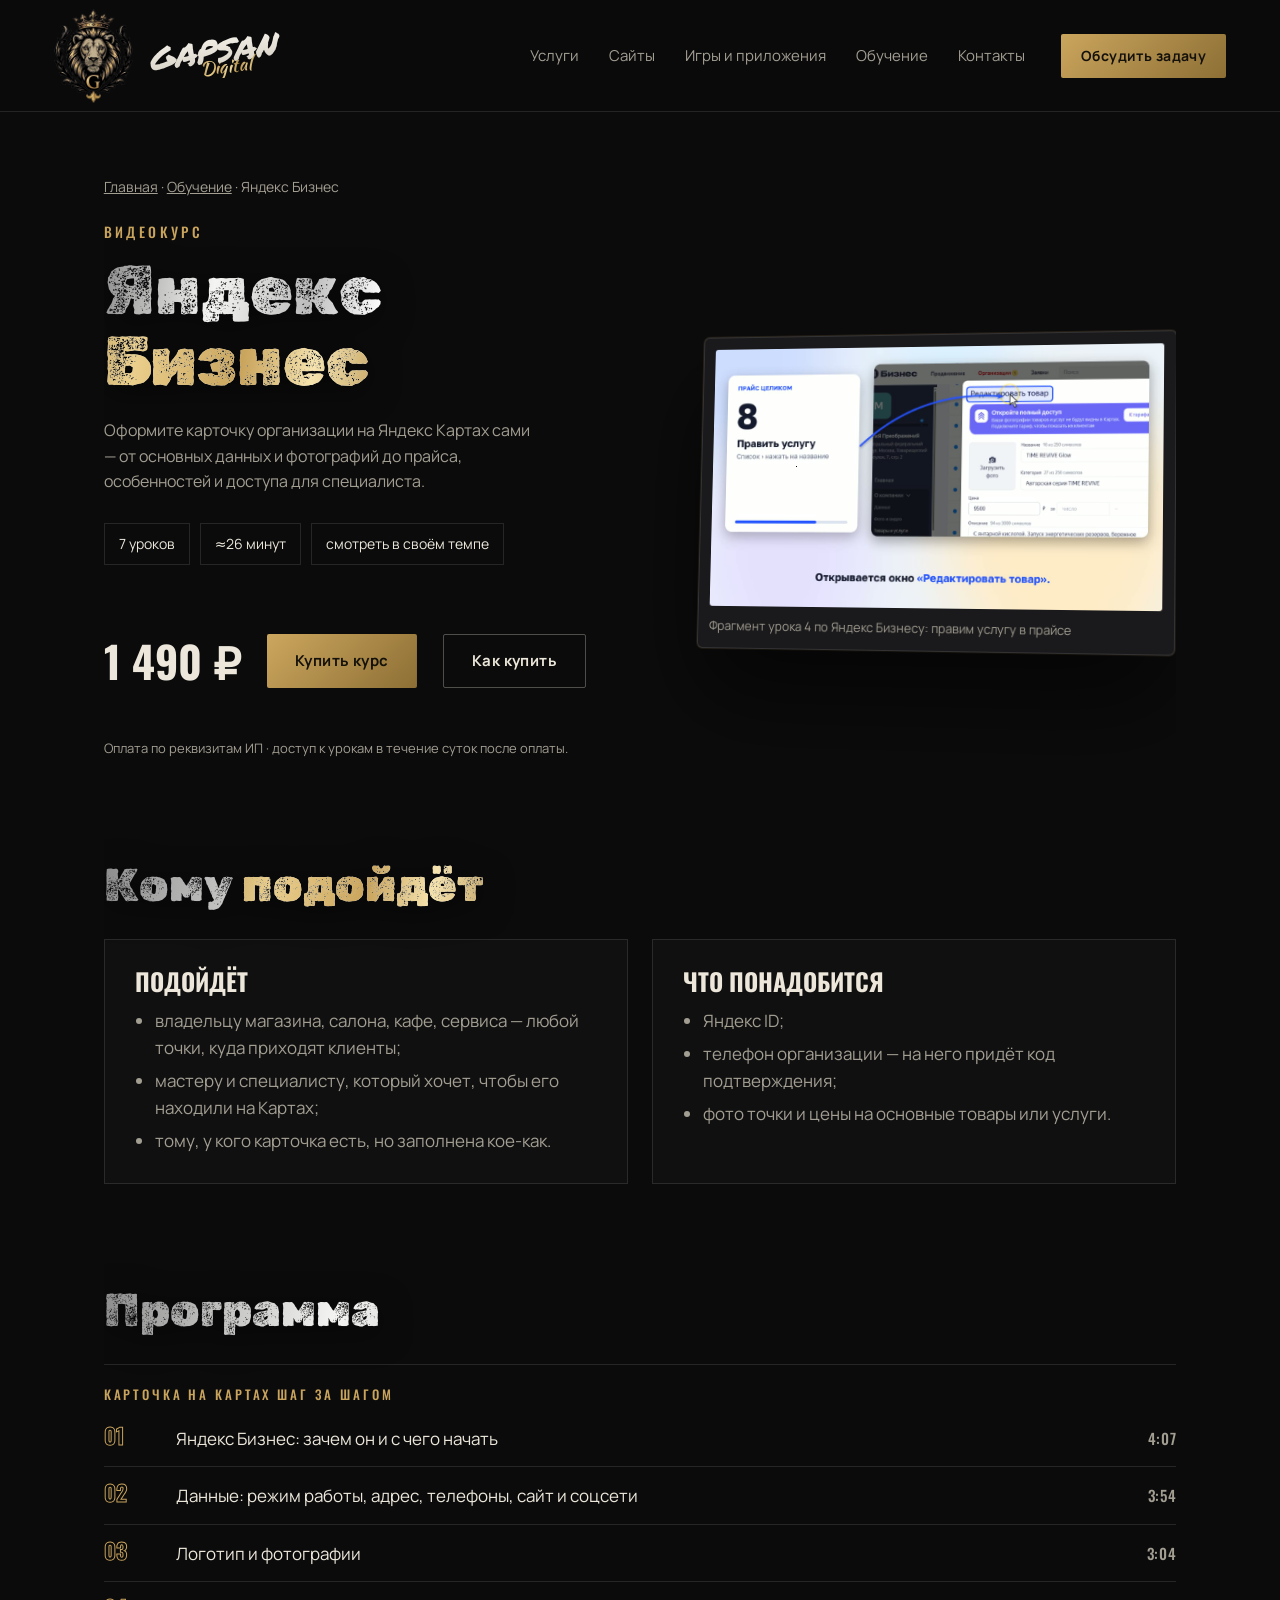
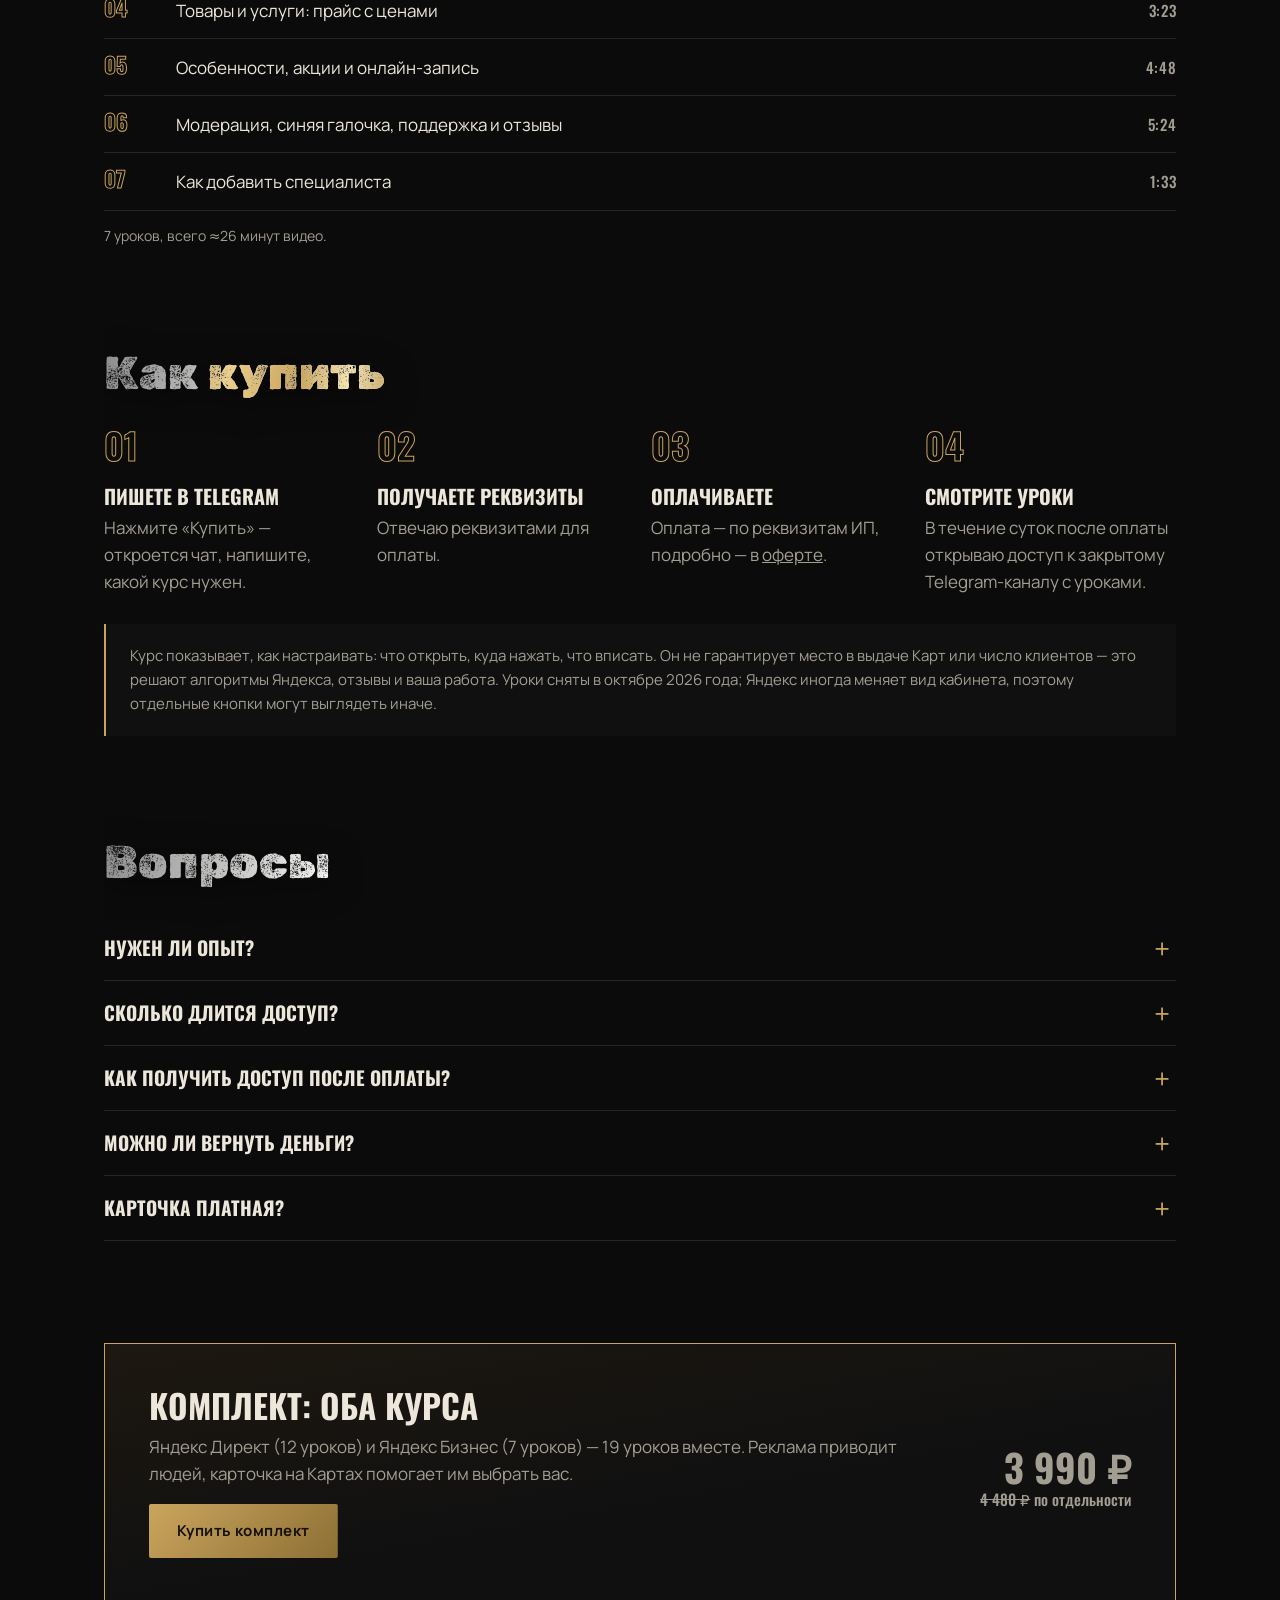
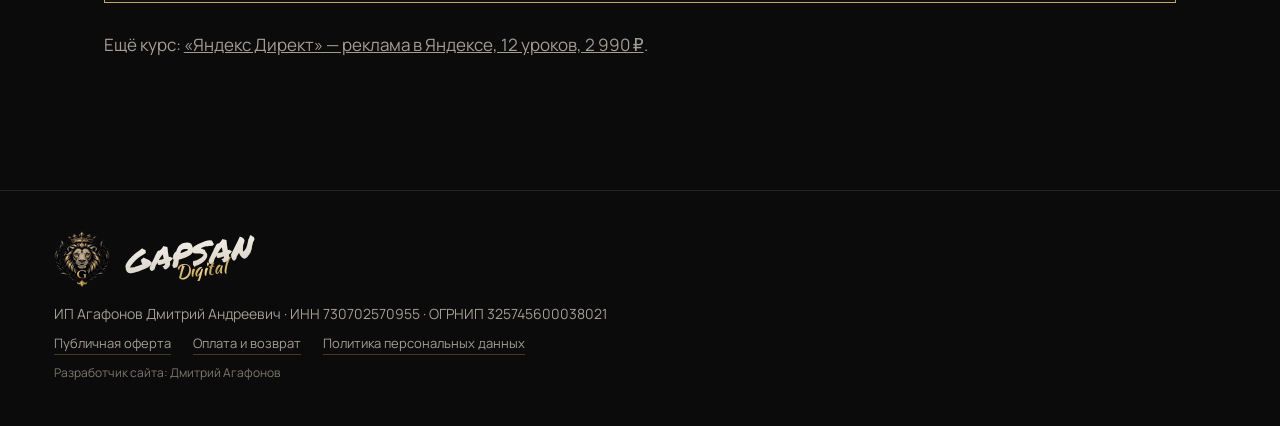
==== commit f42e1071: "Проект 00 — Gapsan Digital: меню «Сайты» и «Игры и приложения», заголовки «Сайты» и «Сайты на Тильде" ====
--- a/kurs-biznes.html
+++ b/kurs-biznes.html
@@ -10,7 +10,7 @@
 <meta property="og:type" content="website">
 <meta name="theme-color" content="#0b0b0c">
 <link rel="icon" href="img/favicon.png">
-<link rel="stylesheet" href="css/site.css?v=2610t">
+<link rel="stylesheet" href="css/site.css?v=2810a">
 </head>
 <body>
 
@@ -21,7 +21,8 @@
   </a>
   <nav class="menu" id="menu" aria-label="Разделы">
     <a href="index.html#uslugi">Услуги</a>
-    <a href="index.html#raboty">Работы</a>
+    <a href="index.html#raboty">Сайты</a>
+    <a href="index.html#igry">Игры и приложения</a>
     <a href="index.html#obuchenie">Обучение</a>
     <a href="index.html#kontakty">Контакты</a>
   </nav>
@@ -118,6 +119,6 @@
   <p class="foot-dev">Разработчик сайта: Дмитрий Агафонов</p>
 </footer>
 
-<script src="js/site.js?v=2610t"></script>
+<script src="js/site.js?v=2810a"></script>
 </body>
 </html>
--- a/css/site.css
+++ b/css/site.css
@@ -20,6 +20,8 @@
 }
 *{box-sizing:border-box}
 html{color-scheme:dark;scroll-behavior:smooth;scroll-padding-top:var(--nav)}
+/* iPhone: «пружина» при протяжке за низ страницы + прыгающая панель Safari меняли высоту экрана — сайт дёргался (Салов, 28.10) */
+html,body{overscroll-behavior-y:none}
 /* обычная полоса прокрутки справа выглядела как обрезанный экран (Димон 26.10) — прячем, путь показывает линия прогресса */
 html{scrollbar-width:none}html::-webkit-scrollbar{display:none}
 body{margin:0;background:var(--bg);color:var(--text);font:400 17px/1.6 var(--sans);-webkit-font-smoothing:antialiased;overflow-x:clip}
@@ -78,7 +80,7 @@
 .progress i{display:block;height:100%;background:linear-gradient(90deg,var(--gold-lo),var(--gold-hi));transform:scaleX(0);transform-origin:left;opacity:.85;will-change:transform}
 
 /* ---------- первый экран ---------- */
-.hero{position:relative;min-height:100dvh;display:grid;grid-template-columns:minmax(0,1fr) minmax(0,1fr);align-items:center;gap:clamp(16px,3vw,56px);
+.hero{position:relative;min-height:100svh;display:grid;grid-template-columns:minmax(0,1fr) minmax(0,1fr);align-items:center;gap:clamp(16px,3vw,56px);
   padding:calc(var(--nav) + 12px) max(var(--pad),calc((100vw - 1440px)/2 + var(--pad))) 32px;overflow:hidden;isolation:isolate}
 .hero-copy{justify-self:center;width:min(100%,600px)}
 .hero::before{content:"";position:absolute;inset:0;z-index:-1;
@@ -102,7 +104,7 @@
 .hero-lead{max-width:36ch;margin:clamp(38px,6.5vh,64px) 0 clamp(22px,4vh,40px);font-size:clamp(16px,1.25vw,20px);color:var(--muted)}
 .hero-ctas{display:flex;gap:14px;flex-wrap:wrap}
 .hero-art{position:relative;height:100%;display:flex;align-items:center;justify-content:center}
-.lion-wrap{position:relative;height:min(calc(100dvh - var(--nav) - 56px),860px);aspect-ratio:1009/1400;transform:translate3d(var(--mx,0),var(--my,0),0);transition:transform .9s var(--ease)}
+.lion-wrap{position:relative;height:min(calc(100svh - var(--nav) - 56px),860px);aspect-ratio:1009/1400;transform:translate3d(var(--mx,0),var(--my,0),0);transition:transform .9s var(--ease)}
 .lion{width:100%;height:100%;object-fit:contain;
   clip-path:polygon(0 0,0 0,0 100%,0 100%);filter:blur(12px) brightness(1.4);transform:scale(1.06);
   transition:clip-path 1.9s cubic-bezier(.65,0,.2,1) .2s,filter 1.6s var(--ease) .4s,transform 2.2s var(--ease) .2s}
@@ -153,7 +155,7 @@
 
 /* ---------- услуги: панели складываются стопкой ---------- */
 .stack{position:relative;padding:0 var(--pad) clamp(16px,2vw,32px)}
-.panel{position:sticky;top:calc(var(--nav) + 12px);height:calc(100dvh - var(--nav) - 28px);min-height:520px;margin-bottom:22px;display:flex}
+.panel{position:sticky;top:calc(var(--nav) + 12px);height:calc(100svh - var(--nav) - 28px);min-height:520px;margin-bottom:22px;display:flex}
 .panel-in{position:relative;flex:1;display:grid;grid-template-columns:minmax(0,1.05fr) minmax(0,.95fr);grid-template-rows:auto auto 1fr;column-gap:clamp(24px,5vw,80px);
   align-content:center;padding:clamp(24px,4vw,56px);background:linear-gradient(160deg,#18181a,#0f0f10 60%);border:1px solid var(--line);border-radius:2px;overflow:hidden;
   box-shadow:0 -30px 60px rgba(0,0,0,.55)}
@@ -165,7 +167,7 @@
 .price b{font:500 clamp(15px,1.2vw,19px)/1.2 var(--display);letter-spacing:.04em;color:var(--gold-hi);white-space:nowrap;text-align:right}
 .price .price-note{display:block;border-bottom:0;padding-top:12px;font-size:13px;line-height:1.45;color:var(--muted)}
 .panel .btn{grid-column:1;grid-row:3;justify-self:start;align-self:start;margin-top:22px}
-.panel-pic{grid-column:2;grid-row:1/4;align-self:center;justify-self:center;width:100%;max-width:640px;max-height:calc(100dvh - var(--nav) - 140px);object-fit:contain;height:auto;
+.panel-pic{grid-column:2;grid-row:1/4;align-self:center;justify-self:center;width:100%;max-width:640px;max-height:calc(100svh - var(--nav) - 140px);object-fit:contain;height:auto;
   border:1px solid var(--line);transform:rotate(-2.5deg);box-shadow:0 40px 80px rgba(0,0,0,.6);transition:transform .8s var(--ease)}
 .panel:hover .panel-pic{transform:rotate(0) scale(1.02)}
 .panel-pic.lionmark{border:0;box-shadow:none;max-width:440px;transform:none;opacity:.92;filter:drop-shadow(0 30px 60px rgba(201,164,92,.2))}
@@ -317,7 +319,7 @@
 /* ---------- экраны ниже ---------- */
 @media (max-height:780px) and (min-width:901px){
   .hero-title{font-size:clamp(42px,min(5.2vw,10.4vh),86px)}
-  .lion-wrap{height:min(80dvh,820px)}
+  .lion-wrap{height:min(80svh,820px)}
 }
 @media (max-width:1100px){
   .menu{gap:20px}
@@ -340,7 +342,7 @@
   .hero-copy{justify-self:stretch;width:auto}
   .hero-art{justify-content:center}
   .hero-art{order:-1;height:auto;margin:0 calc(var(--pad)*-1)}
-  .lion-wrap{height:min(36dvh,340px)}
+  .lion-wrap{height:min(36svh,340px)}
   .pick-tabs{grid-template-columns:1fr}
   .pick-tabs [aria-selected=false]{transform:none}
   .hero-title{font-size:clamp(40px,11.2vw,84px)}
